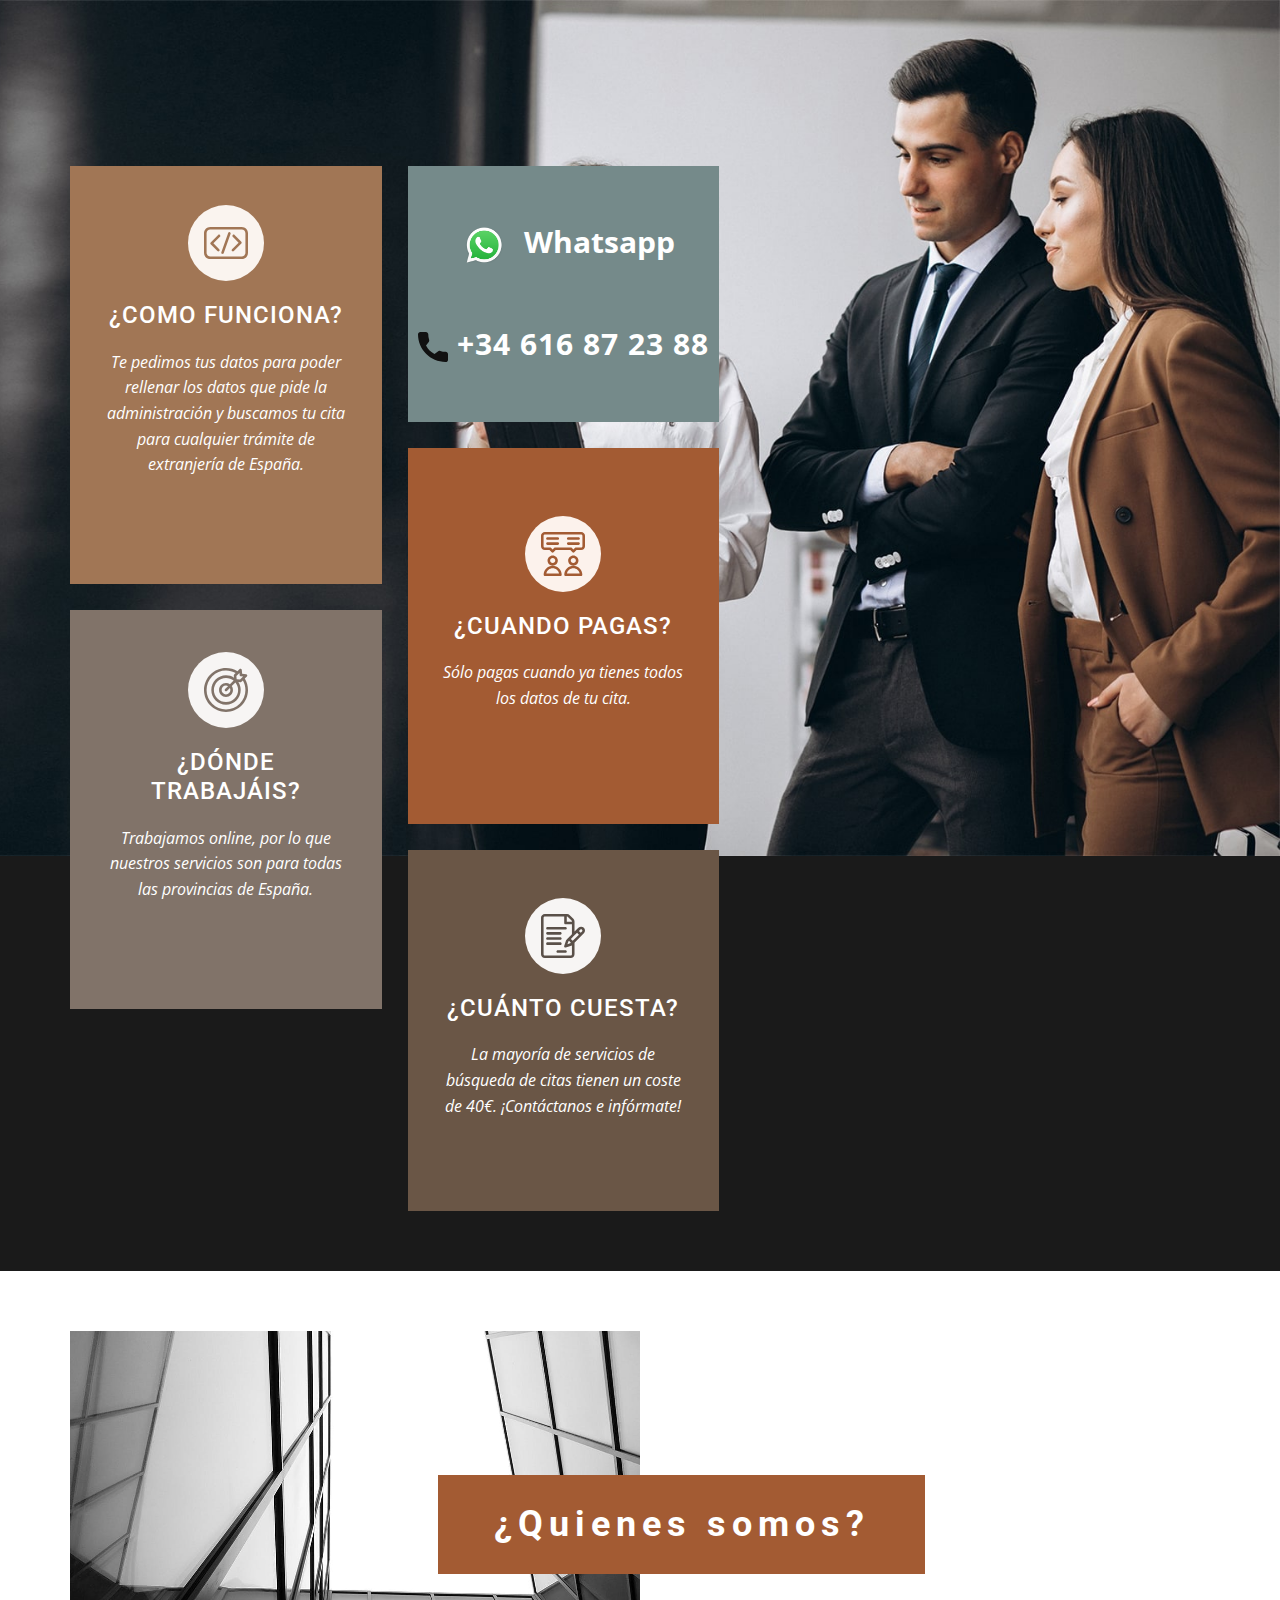
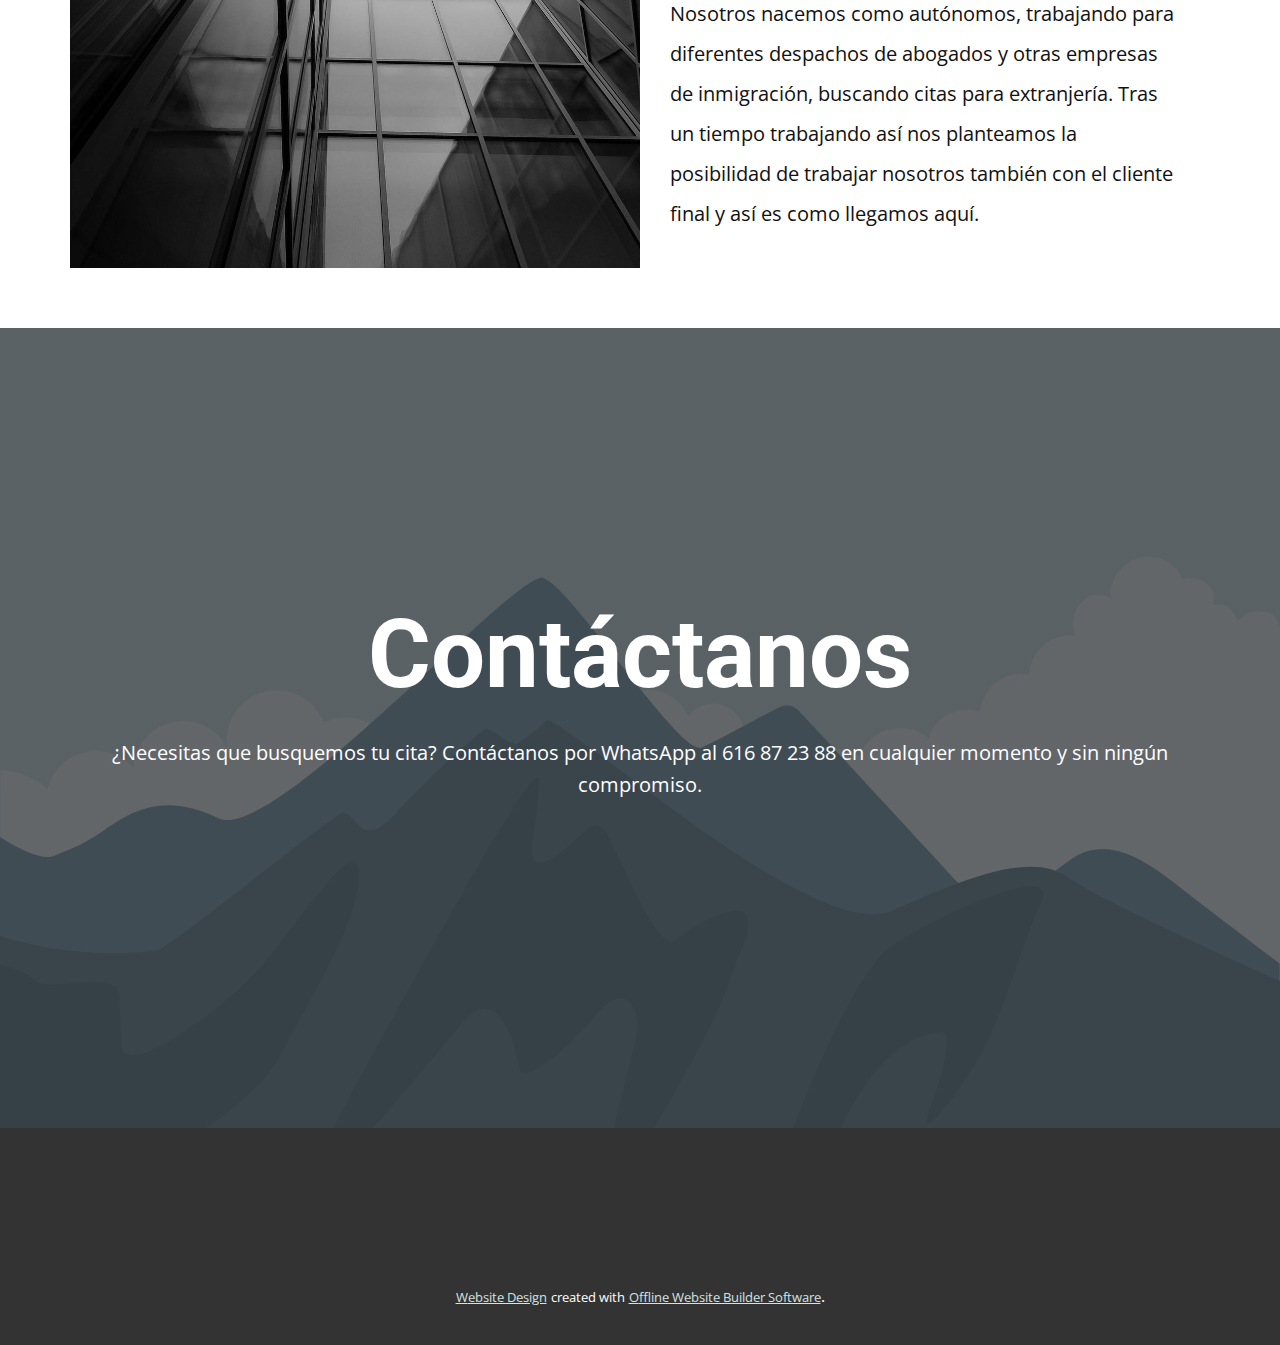
==== Cita-Extranjería.html @ f5c8cb26 "Subiendo web" ====
<!DOCTYPE html>
<html style="font-size: 16px;">
  <head>
    <meta name="viewport" content="width=device-width, initial-scale=1.0">
    <meta charset="utf-8">
    <meta name="keywords" content="cita previa, cita extranjería, cita previa extranjería, toma de huellas, autorización de regreso">
    <meta name="description" content="">
    <meta name="page_type" content="np-template-header-footer-from-plugin">
    <title>Cita Extranjería</title>
    <link rel="stylesheet" href="nicepage.css" media="screen">
<link rel="stylesheet" href="Cita-Extranjería.css" media="screen">
    <script class="u-script" type="text/javascript" src="jquery-1.9.1.min.js" defer=""></script>
    <script class="u-script" type="text/javascript" src="nicepage.js" defer=""></script>
    <meta name="generator" content="Nicepage 3.5.5, nicepage.com">
    <link id="u-theme-google-font" rel="stylesheet" href="https://fonts.googleapis.com/css?family=Roboto:100,100i,300,300i,400,400i,500,500i,700,700i,900,900i|Open+Sans:300,300i,400,400i,600,600i,700,700i,800,800i">
    
    
    
    
    <script type="application/ld+json">{
		"@context": "http://schema.org",
		"@type": "Organization",
		"name": "",
		"url": "index.html"
}</script>
    <meta property="og:title" content="Cita Extranjería">
    <meta property="og:type" content="website">
    <meta name="theme-color" content="#9eb6b6">
    <link rel="canonical" href="index.html">
    <meta property="og:url" content="index.html">
  </head>
  <body class="u-body u-overlap u-overlap-contrast u-overlap-transparent"><header class="u-align-left u-clearfix u-grey-50 u-header u-header" id="sec-937b"><div class="u-clearfix u-sheet u-sheet-1"></div></header>
    <section class="u-clearfix u-grey-90 u-valign-top-md u-valign-top-xs u-section-1" id="carousel_7c83">
      <img class="u-expanded-width-lg u-expanded-width-sm u-expanded-width-xl u-expanded-width-xs u-image u-image-1" src="images/fdgg-min.jpg">
      <div class="u-clearfix u-gutter-26 u-layout-wrap u-layout-wrap-1">
        <div class="u-gutter-0 u-layout">
          <div class="u-layout-row">
            <div class="u-size-30">
              <div class="u-layout-col">
                <div class="u-align-center u-container-style u-layout-cell u-palette-3-base u-size-20 u-size-30-md u-layout-cell-1">
                  <div class="u-container-layout u-container-layout-1"><span class="u-icon u-icon-rounded u-palette-3-light-3 u-radius-50 u-spacing-16 u-text-palette-3-base u-icon-1"><svg class="u-svg-link" preserveAspectRatio="xMidYMin slice" viewBox="0 0 512 512" style=""><use xlink:href="#svg-e450"></use></svg><svg xmlns="http://www.w3.org/2000/svg" xmlns:xlink="http://www.w3.org/1999/xlink" version="1.1" xml:space="preserve" class="u-svg-content" viewBox="0 0 512 512" id="svg-e450"><g><path d="m164.593 162.777-86.833 86.833c-5.858 5.858-5.858 15.355 0 21.213l78.4 78.4c5.857 5.858 15.355 5.859 21.213 0 5.858-5.858 5.858-15.355 0-21.213l-67.793-67.794 76.226-76.227c5.858-5.858 5.858-15.355 0-21.213s-15.356-5.858-21.213.001z"></path><path d="m355.84 162.777c-5.857-5.858-15.355-5.858-21.213 0s-5.858 15.355 0 21.213l67.793 67.794-76.226 76.227c-5.858 5.858-5.858 15.355 0 21.213 5.857 5.858 15.355 5.859 21.213 0l86.833-86.833c5.858-5.858 5.858-15.355 0-21.213z"></path><path d="m300.389 129.558c-7.814-2.76-16.38 1.338-19.139 9.149l-79.318 224.597c-2.758 7.812 1.337 16.38 9.149 19.139 7.809 2.758 16.38-1.336 19.139-9.149l79.318-224.597c2.758-7.812-1.338-16.381-9.149-19.139z"></path><path d="m439.536 68.701h-367.072c-39.957 0-72.464 32.507-72.464 72.464v229.67c0 39.957 32.507 72.464 72.464 72.464h367.072c39.957 0 72.464-32.507 72.464-72.464v-229.67c0-39.957-32.507-72.464-72.464-72.464zm42.464 302.134c0 23.415-19.049 42.464-42.464 42.464h-367.072c-23.415 0-42.464-19.049-42.464-42.464v-229.67c0-23.415 19.049-42.464 42.464-42.464h367.072c23.415 0 42.464 19.049 42.464 42.464z"></path>
</g></svg></span>
                    <h4 class="u-text u-text-body-alt-color u-text-1">¿Como funciona?</h4>
                    <p class="u-text u-text-2">Te pedimos tus datos para poder rellenar los datos que pide la administración y buscamos tu cita para cualquier trámite de extranjería de España.</p>
                  </div>
                </div>
                <div class="u-align-center u-container-style u-layout-cell u-palette-4-base u-size-20 u-size-30-md u-layout-cell-2">
                  <div class="u-container-layout u-container-layout-2"><span class="u-icon u-icon-rounded u-palette-4-light-3 u-radius-50 u-spacing-16 u-text-palette-4-base u-icon-2"><svg class="u-svg-link" preserveAspectRatio="xMidYMin slice" viewBox="0 0 512 512" style=""><use xlink:href="#svg-9d94"></use></svg><svg xmlns="http://www.w3.org/2000/svg" xmlns:xlink="http://www.w3.org/1999/xlink" version="1.1" xml:space="preserve" class="u-svg-content" viewBox="0 0 512 512" id="svg-9d94"><path d="m474.414062 122.4375 24.832032-24.828125c4.125-4.128906 5.484375-10.277344 3.480468-15.757813-2.003906-5.484374-7.007812-9.304687-12.828124-9.796874l-46.066407-3.886719-3.886719-46.066407c-.488281-5.816406-4.3125-10.820312-9.792968-12.824218-5.480469-2.007813-11.628906-.648438-15.757813 3.480468l-24.832031 24.828126c-40.15625-24.621094-86.070312-37.585938-133.5625-37.585938-68.378906 0-132.667969 26.628906-181.019531 74.980469-48.351563 48.351562-74.980469 112.640625-74.980469 181.019531s26.628906 132.667969 74.980469 181.019531c48.351562 48.351563 112.640625 74.980469 181.019531 74.980469s132.667969-26.628906 181.019531-74.980469c48.351563-48.351562 74.980469-112.640625 74.980469-181.019531 0-47.492188-12.964844-93.402344-37.585938-133.5625zm-59.414062-39.125c.617188 7.289062 6.398438 13.070312 13.6875 13.6875l26.503906 2.234375-35.875 35.875-39.125-3.300781-3.300781-39.125 35.875-35.875zm-108 172.6875c0 28.121094-22.878906 51-51 51s-51-22.878906-51-51 22.878906-51 51-51c8.613281 0 16.726562 2.152344 23.847656 5.9375l-34.453125 34.457031c-5.859375 5.855469-5.859375 15.351563 0 21.210938 2.925781 2.929687 6.765625 4.394531 10.605469 4.394531s7.679688-1.464844 10.605469-4.394531l34.457031-34.453125c3.785156 7.121094 5.9375 15.234375 5.9375 23.847656zm-5.347656-66.867188c-13.007813-8.90625-28.730469-14.132812-45.652344-14.132812-44.664062 0-81 36.335938-81 81s36.335938 81 81 81 81-36.335938 81-81c0-16.921875-5.226562-32.644531-14.132812-45.652344l42.828124-42.828125c19.566407 24.210938 31.304688 55 31.304688 88.480469 0 77.746094-63.253906 141-141 141s-141-63.253906-141-141 63.253906-141 141-141c33.480469 0 64.269531 11.738281 88.480469 31.304688zm114.152344 226.671876c-42.683594 42.6875-99.4375 66.195312-159.804688 66.195312s-117.121094-23.507812-159.804688-66.195312c-42.6875-42.683594-66.195312-99.4375-66.195312-159.804688s23.507812-117.121094 66.195312-159.804688c42.683594-42.6875 99.4375-66.195312 159.804688-66.195312 39.492188 0 77.746094 10.144531 111.671875 29.476562l-16.917969 16.917969c-2.734375 2.734375-4.292968 6.398438-4.390625 10.222657-.011719.546874.003907 1.09375.046875 1.644531l2.019532 23.933593c-26.667969-17.203124-58.402344-27.195312-92.429688-27.195312-94.289062 0-171 76.710938-171 171s76.710938 171 171 171 171-76.710938 171-171c0-34.027344-9.992188-65.761719-27.195312-92.429688l23.933593 2.019532c.421875.03125.84375.050781 1.261719.050781.070312 0 .144531-.007813.214844-.011719.199218 0 .394531-.015625.59375-.027344.324218-.019531.652344-.039062.972656-.078124.199219-.027344.398438-.058594.597656-.089844.316406-.050782.628906-.109375.941406-.179688.199219-.046875.394532-.097656.589844-.148437.304688-.082031.605469-.175781.90625-.277344.195313-.066406.386719-.132813.578125-.207031.292969-.113282.582031-.238282.871094-.375.183594-.082032.367187-.164063.550781-.257813.289063-.148437.570313-.3125.847656-.476562.167969-.101563.335938-.195313.5-.296875.296876-.195313.582032-.40625.867188-.621094.132812-.101562.269531-.191406.398438-.296875.40625-.328125.800781-.675781 1.175781-1.050781l16.917969-16.917969c19.332031 33.925781 29.476562 72.179687 29.476562 111.671875 0 60.367188-23.507812 117.121094-66.195312 159.804688zm0 0"></path></svg></span>
                    <h4 class="u-text u-text-body-alt-color u-text-3">¿Dónde trabajáis?</h4>
                    <p class="u-text u-text-4">Trabajamos online, por lo que nuestros servicios son para todas las provincias de España.</p>
                  </div>
                </div>
                <div class="u-container-style u-hidden-sm u-hidden-xs u-layout-cell u-size-20 u-size-60-md u-layout-cell-3">
                  <div class="u-container-layout u-container-layout-3"></div>
                </div>
              </div>
            </div>
            <div class="u-size-30">
              <div class="u-layout-col">
                <div class="u-container-style u-hidden-sm u-hidden-xs u-layout-cell u-palette-1-dark-1 u-size-20 u-size-30-md u-layout-cell-4">
                  <div class="u-container-layout u-container-layout-4">
                    <a href="https://api.whatsapp.com/send?phone=34616872388" class="u-active-none u-btn u-button-style u-hover-grey-10 u-none u-text-body-alt-color u-text-hover-black u-btn-1" target="_blank"><span class="u-file-icon u-icon u-text-palette-4-base u-icon-3"><img src="images/WhatsApp-logo.png" alt=""></span>&nbsp;Whatsapp
                    </a>
                    <a href="tel:+34616872388" class="u-active-none u-btn u-button-style u-hover-palette-1-light-2 u-none u-text-hover-black u-btn-2"><span class="u-icon u-text-body-color"><svg xmlns="http://www.w3.org/2000/svg" xmlns:xlink="http://www.w3.org/1999/xlink" version="1.1" xml:space="preserve" class="u-svg-content" viewBox="0 0 405.333 405.333" x="0px" y="0px" style="width: 1em; height: 1em;"><path d="M373.333,266.88c-25.003,0-49.493-3.904-72.704-11.563c-11.328-3.904-24.192-0.896-31.637,6.699l-46.016,34.752    c-52.8-28.181-86.592-61.952-114.389-114.368l33.813-44.928c8.512-8.512,11.563-20.971,7.915-32.64    C142.592,81.472,138.667,56.96,138.667,32c0-17.643-14.357-32-32-32H32C14.357,0,0,14.357,0,32    c0,205.845,167.488,373.333,373.333,373.333c17.643,0,32-14.357,32-32V298.88C405.333,281.237,390.976,266.88,373.333,266.88z"></path></svg><img></span>&nbsp;+34 616 87 23 88
                    </a>
                  </div>
                </div>
                <div class="u-align-center u-container-style u-layout-cell u-palette-2-base u-size-20 u-size-30-md u-layout-cell-5">
                  <div class="u-container-layout u-container-layout-5"><span class="u-icon u-icon-rounded u-palette-2-light-3 u-radius-50 u-spacing-16 u-text-palette-2-base u-icon-5"><svg class="u-svg-link" preserveAspectRatio="xMidYMin slice" viewBox="0 0 512 512" style=""><use xlink:href="#svg-a886"></use></svg><svg xmlns="http://www.w3.org/2000/svg" xmlns:xlink="http://www.w3.org/1999/xlink" version="1.1" xml:space="preserve" class="u-svg-content" viewBox="0 0 512 512" id="svg-a886"><g><path d="m196 332c0-33.084-26.916-60-60-60s-60 26.916-60 60 26.916 60 60 60 60-26.916 60-60zm-60 30c-16.542 0-30-13.458-30-30s13.458-30 30-30 30 13.458 30 30-13.458 30-30 30z"></path><path d="m136 392c-57.897 0-105 47.103-105 105 0 8.284 6.716 15 15 15h180c8.284 0 15-6.716 15-15 0-57.897-47.103-105-105-105zm-73.493 90c6.969-34.191 37.274-60 73.493-60s66.524 25.809 73.493 60z"></path><path d="m436 332c0-33.084-26.916-60-60-60s-60 26.916-60 60 26.916 60 60 60 60-26.916 60-60zm-60 30c-16.542 0-30-13.458-30-30s13.458-30 30-30 30 13.458 30 30-13.458 30-30 30z"></path><path d="m376 392c-57.897 0-105 47.103-105 105 0 8.284 6.716 15 15 15h180c8.284 0 15-6.716 15-15 0-57.897-47.103-105-105-105zm-73.493 90c6.969-34.191 37.274-60 73.493-60s66.524 25.809 73.493 60z"></path><path d="m195 60h-120c-8.284 0-15 6.716-15 15s6.716 15 15 15h120c8.284 0 15-6.716 15-15s-6.716-15-15-15z"></path><path d="m195 120h-120c-8.284 0-15 6.716-15 15s6.716 15 15 15h120c8.284 0 15-6.716 15-15s-6.716-15-15-15z"></path><path d="m437 60h-120c-8.284 0-15 6.716-15 15s6.716 15 15 15h120c8.284 0 15-6.716 15-15s-6.716-15-15-15z"></path><path d="m437 120h-120c-8.284 0-15 6.716-15 15s6.716 15 15 15h120c8.284 0 15-6.716 15-15s-6.716-15-15-15z"></path><path d="m467 0h-422c-24.813 0-45 20.187-45 45v120c0 24.813 20.187 45 45 45h53.787l25.607 25.607c5.857 5.858 15.355 5.858 21.213 0l25.606-25.607h169.573l25.607 25.607c5.857 5.857 15.355 5.858 21.213 0l25.607-25.607h53.787c24.813 0 45-20.187 45-45v-120c0-24.813-20.187-45-45-45zm15 165c0 8.271-6.729 15-15 15h-60c-3.978 0-7.793 1.58-10.606 4.393l-19.394 19.394-19.394-19.394c-2.813-2.813-6.628-4.393-10.606-4.393h-182c-3.978 0-7.793 1.58-10.606 4.393l-19.394 19.394-19.394-19.394c-2.813-2.813-6.628-4.393-10.606-4.393h-60c-8.271 0-15-6.729-15-15v-120c0-8.271 6.729-15 15-15h422c8.271 0 15 6.729 15 15z"></path>
</g></svg></span>
                    <h4 class="u-text u-text-body-alt-color u-text-5">¿Cuando pagas?</h4>
                    <p class="u-text u-text-6">Sólo pagas cuando ya tienes todos los datos de tu cita.</p>
                  </div>
                </div>
                <div class="u-align-center u-container-style u-layout-cell u-palette-3-dark-2 u-size-20 u-size-60-md u-layout-cell-6">
                  <div class="u-container-layout u-container-layout-6"><span class="u-icon u-icon-rounded u-palette-4-light-3 u-radius-50 u-spacing-16 u-text-palette-4-dark-2 u-icon-6"><svg class="u-svg-link" preserveAspectRatio="xMidYMin slice" viewBox="0 0 512 512" style=""><use xlink:href="#svg-16ef"></use></svg><svg xmlns="http://www.w3.org/2000/svg" xmlns:xlink="http://www.w3.org/1999/xlink" version="1.1" xml:space="preserve" class="u-svg-content" viewBox="0 0 512 512" x="0px" y="0px" id="svg-16ef" style="enable-background:new 0 0 512 512;"><g><g><path d="M498.791,161.127c-17.545-17.546-46.094-17.545-63.645,0.004c-5.398,5.403-39.863,39.896-45.128,45.166V87.426
			c0-12.02-4.681-23.32-13.181-31.819L334.412,13.18C325.913,4.68,314.612,0,302.592,0H45.018c-24.813,0-45,20.187-45,45v422
			c0,24.813,20.187,45,45,45h300c24.813,0,45-20.187,45-45V333.631L498.79,224.767C516.377,207.181,516.381,178.715,498.791,161.127
			z M300.019,30c2.834,0,8.295-0.491,13.18,4.393l42.426,42.427c4.76,4.761,4.394,9.978,4.394,13.18h-60V30z M360.018,467
			c0,8.271-6.728,15-15,15h-300c-8.271,0-15-6.729-15-15V45c0-8.271,6.729-15,15-15h225v75c0,8.284,6.716,15,15,15h75v116.323
			c0,0-44.254,44.292-44.256,44.293l-21.203,21.204c-1.646,1.646-2.888,3.654-3.624,5.863l-21.214,63.64
			c-1.797,5.39-0.394,11.333,3.624,15.35c4.023,4.023,9.968,5.419,15.35,3.624l63.64-21.213c2.209-0.736,4.217-1.977,5.863-3.624
			l1.82-1.82V467z M326.378,312.427l21.213,21.213l-8.103,8.103l-31.819,10.606l10.606-31.82L326.378,312.427z M368.8,312.422
			l-21.213-21.213c11.296-11.305,61.465-61.517,72.105-72.166l21.213,21.213L368.8,312.422z M477.573,203.558l-15.463,15.476
			l-21.213-21.213l15.468-15.481c5.852-5.849,15.366-5.848,21.214,0C483.426,188.19,483.457,197.673,477.573,203.558z"></path>
</g>
</g><g><g><path d="M285.018,150h-210c-8.284,0-15,6.716-15,15s6.716,15,15,15h210c8.284,0,15-6.716,15-15S293.302,150,285.018,150z"></path>
</g>
</g><g><g><path d="M225.018,210h-150c-8.284,0-15,6.716-15,15s6.716,15,15,15h150c8.284,0,15-6.716,15-15S233.302,210,225.018,210z"></path>
</g>
</g><g><g><path d="M225.018,270h-150c-8.284,0-15,6.716-15,15s6.716,15,15,15h150c8.284,0,15-6.716,15-15S233.302,270,225.018,270z"></path>
</g>
</g><g><g><path d="M225.018,330h-150c-8.284,0-15,6.716-15,15s6.716,15,15,15h150c8.284,0,15-6.716,15-15S233.302,330,225.018,330z"></path>
</g>
</g><g><g><path d="M285.018,422h-90c-8.284,0-15,6.716-15,15s6.716,15,15,15h90c8.284,0,15-6.716,15-15S293.302,422,285.018,422z"></path>
</g>
</g></svg></span>
                    <h4 class="u-text u-text-body-alt-color u-text-7">¿Cuánto cuesta?</h4>
                    <p class="u-text u-text-8">La mayoría de servicios de búsqueda de citas tienen un coste de 40€. ¡Contáctanos e infórmate!</p>
                  </div>
                </div>
              </div>
            </div>
          </div>
        </div>
      </div>
    </section>
    <section class="u-clearfix u-section-2" id="carousel_3e1e">
      <div class="u-clearfix u-sheet u-valign-middle u-sheet-1">
        <div class="u-clearfix u-expanded-width u-layout-wrap u-layout-wrap-1">
          <div class="u-layout">
            <div class="u-layout-row">
              <div class="u-container-style u-image u-layout-cell u-size-30 u-image-1" data-image-width="1125" data-image-height="1500">
                <div class="u-container-layout u-container-layout-1"></div>
              </div>
              <div class="u-container-style u-layout-cell u-size-30 u-layout-cell-2">
                <div class="u-container-layout u-container-layout-2">
                  <div class="u-container-style u-group u-palette-2-base u-group-1">
                    <div class="u-container-layout u-container-layout-3">
                      <h2 class="u-align-center u-text u-text-1">¿Quienes somos?</h2>
                    </div>
                  </div>
                  <p class="u-text u-text-2">Nosotros nacemos como autónomos, trabajando para diferentes despachos de abogados y otras empresas de inmigración, buscando citas para extranjería. Tras un tiempo trabajando así nos planteamos la posibilidad de trabajar nosotros también con el cliente final y así es como llegamos aquí.</p>
                </div>
              </div>
            </div>
          </div>
        </div>
      </div>
    </section>
    <section class="u-align-center u-clearfix u-image u-shading u-section-3" src="" data-image-width="256" data-image-height="256" id="sec-f79b">
      <div class="u-clearfix u-sheet u-sheet-1">
        <h1 class="u-text u-text-default u-title u-text-1">Contáctanos</h1>
        <p class="u-large-text u-text u-text-default u-text-variant u-text-2">¿Necesitas que busquemos tu cita? Contáctanos por WhatsApp al 616 87 23 88 en cualquier momento y sin ningún compromiso.</p>
      </div>
    </section>
    
    
    <footer class="u-align-left u-clearfix u-footer u-grey-80 u-footer" id="sec-b95e"><div class="u-clearfix u-sheet u-sheet-1"></div></footer>
    <section class="u-backlink u-clearfix u-grey-80">
      <a class="u-link" href="https://nicepage.com/website-design" target="_blank">
        <span>Website Design</span>
      </a>
      <p class="u-text">
        <span>created with</span>
      </p>
      <a class="u-link" href="https://nicepage.com/" target="_blank">
        <span>Offline Website Builder Software</span>
      </a>. 
    </section>
  </body>
</html>
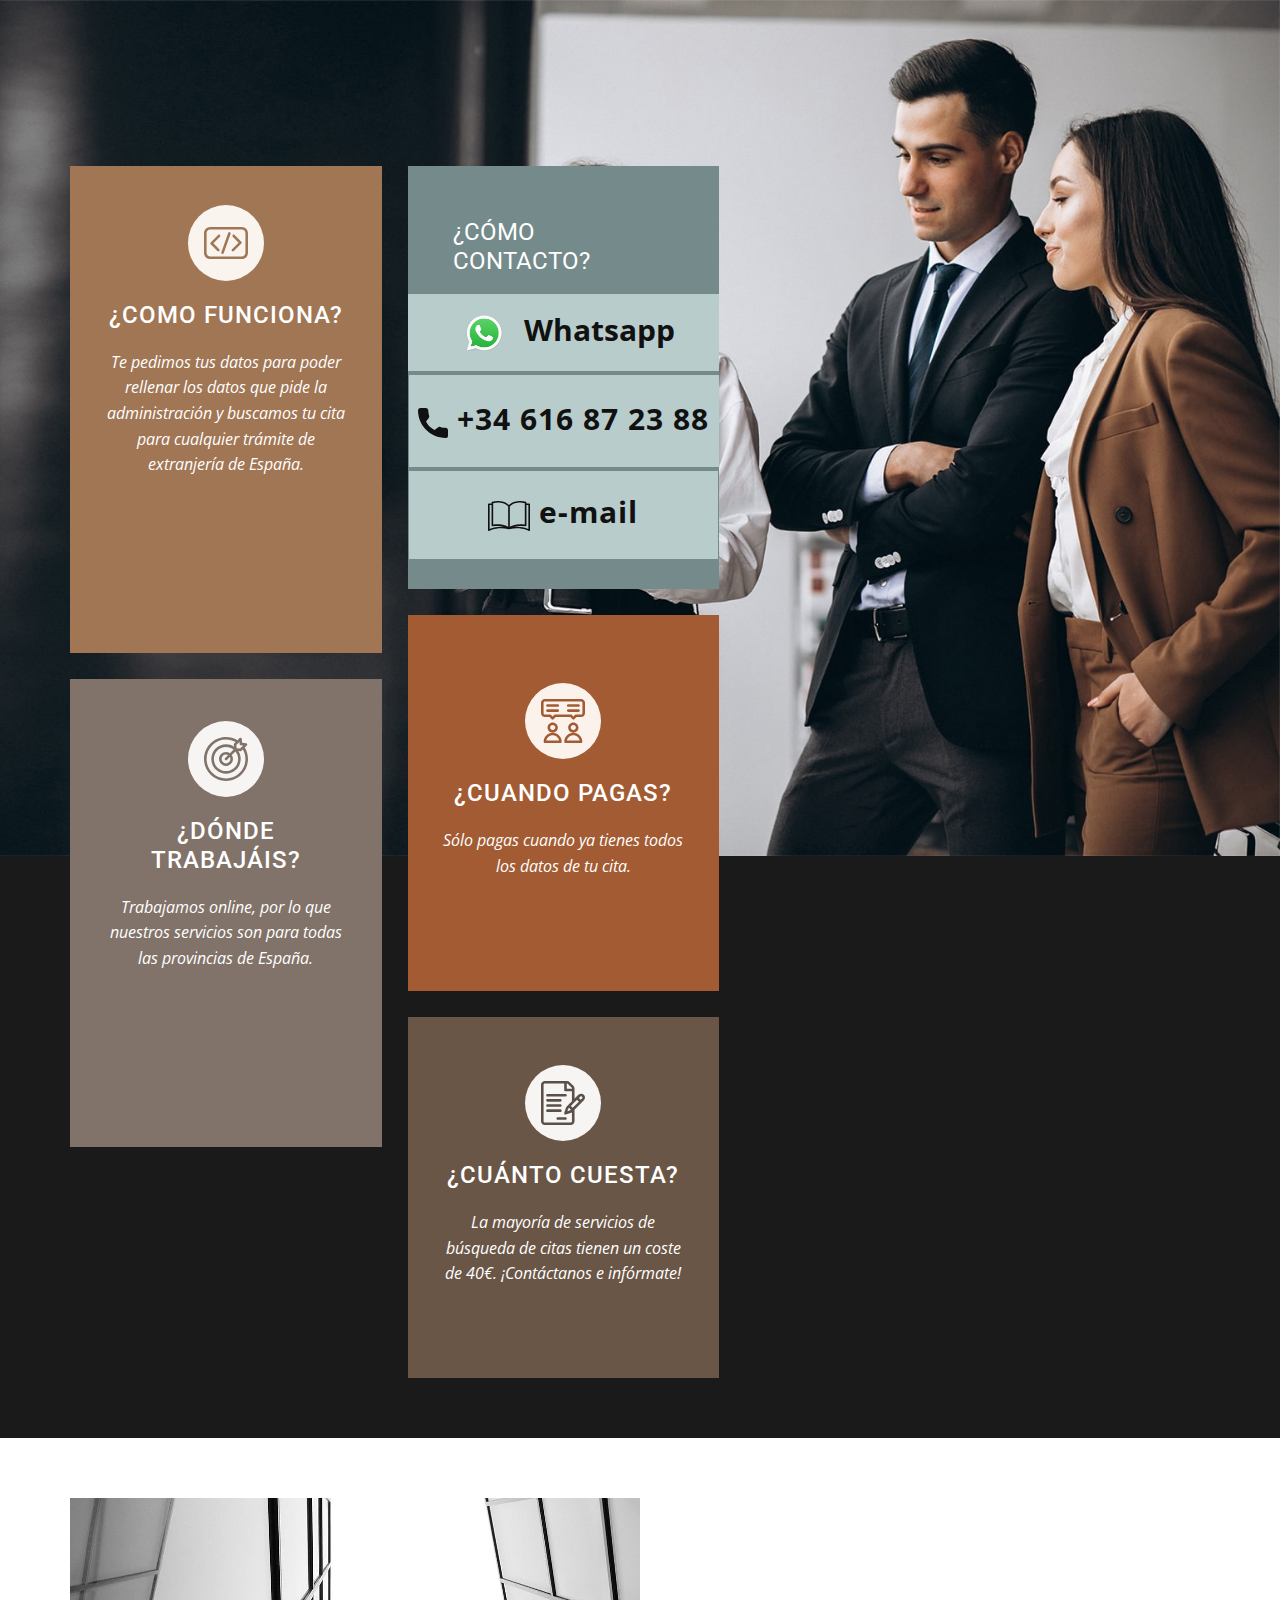
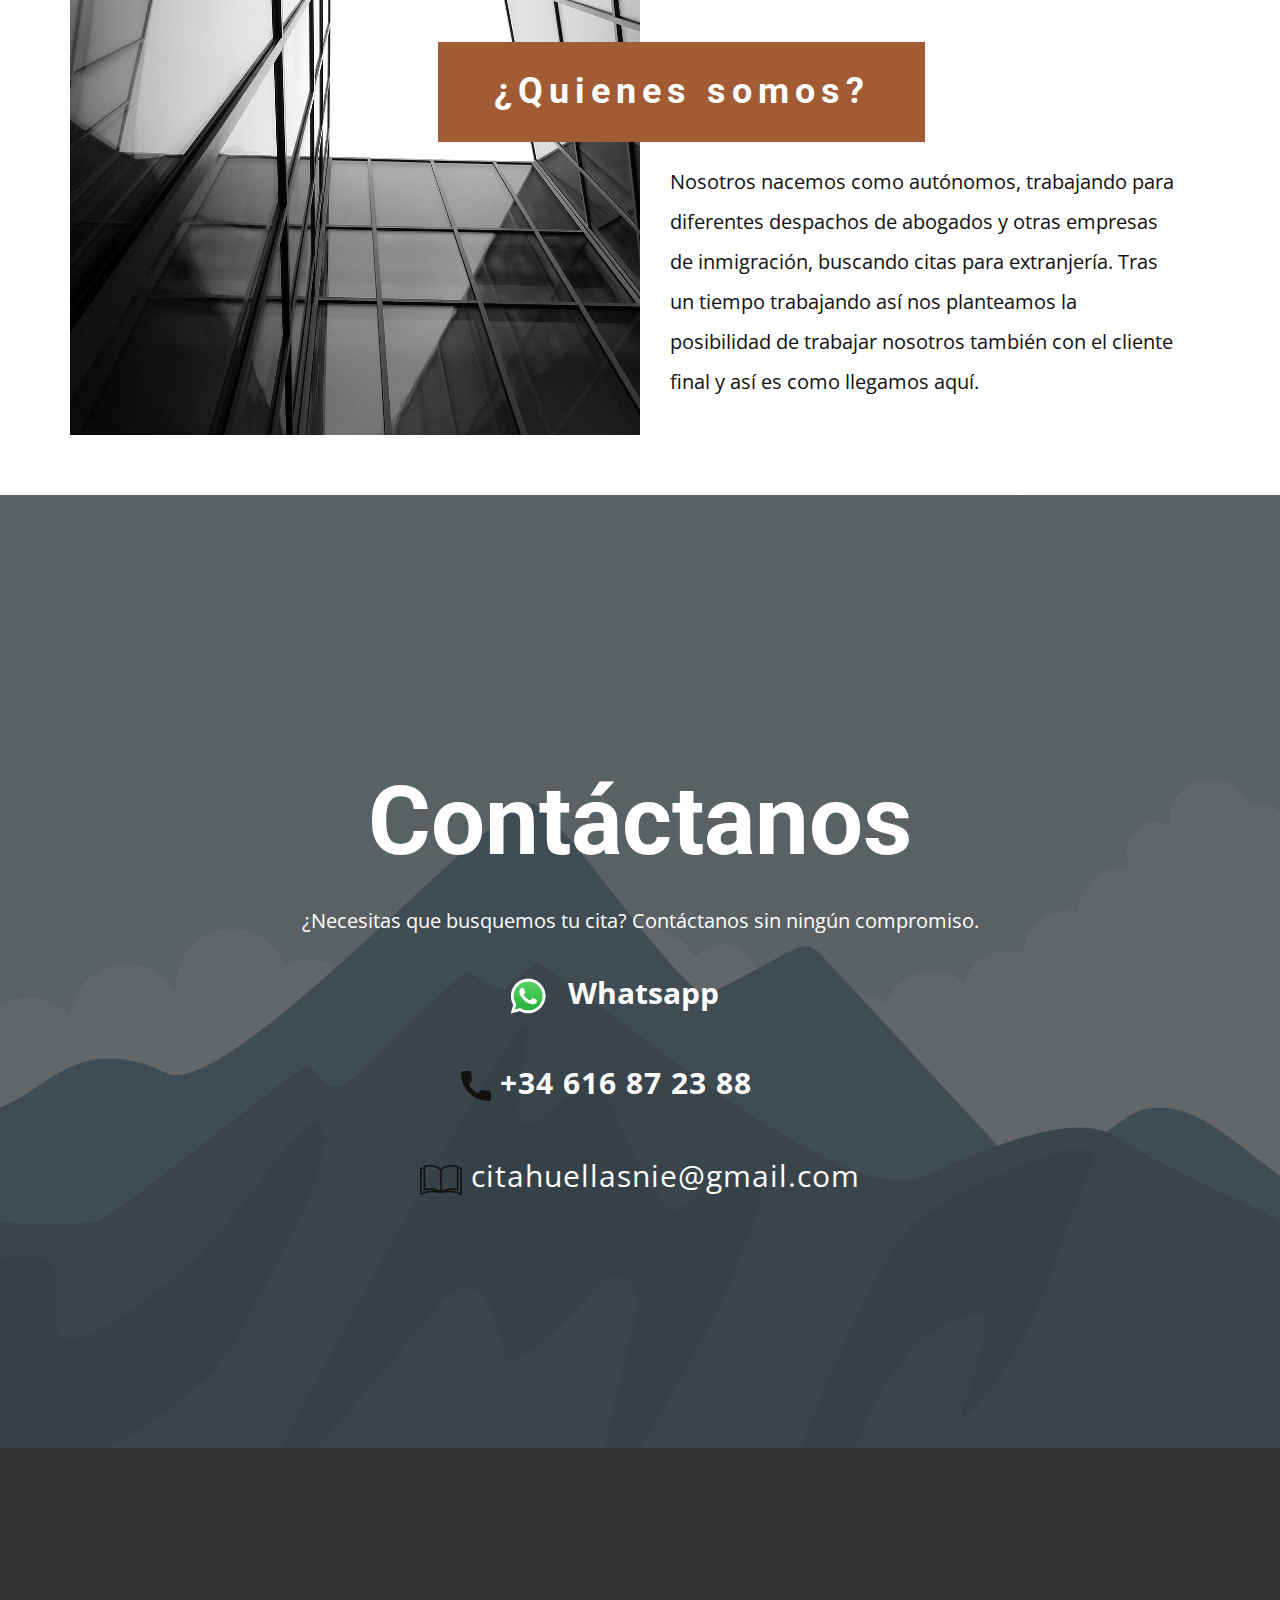
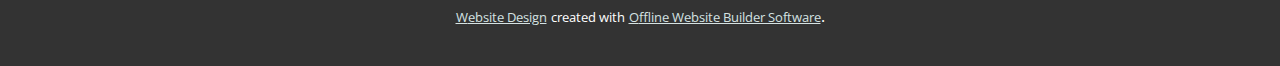
==== commit 8325e0f7: "actualizando web" ====
--- a/Cita-Extranjería.html
+++ b/Cita-Extranjería.html
@@ -29,7 +29,7 @@
     <link rel="canonical" href="index.html">
     <meta property="og:url" content="index.html">
   </head>
-  <body class="u-body u-overlap u-overlap-contrast u-overlap-transparent"><header class="u-align-left u-clearfix u-grey-50 u-header u-header" id="sec-937b"><div class="u-clearfix u-sheet u-sheet-1"></div></header>
+  <body class="u-body u-overlap u-overlap-contrast"><header class="u-align-left u-clearfix u-header" id="sec-937b"><div class="u-clearfix u-sheet u-sheet-1"></div></header>
     <section class="u-clearfix u-grey-90 u-valign-top-md u-valign-top-xs u-section-1" id="carousel_7c83">
       <img class="u-expanded-width-lg u-expanded-width-sm u-expanded-width-xl u-expanded-width-xs u-image u-image-1" src="images/fdgg-min.jpg">
       <div class="u-clearfix u-gutter-26 u-layout-wrap u-layout-wrap-1">
@@ -59,21 +59,24 @@
               <div class="u-layout-col">
                 <div class="u-container-style u-hidden-sm u-hidden-xs u-layout-cell u-palette-1-dark-1 u-size-20 u-size-30-md u-layout-cell-4">
                   <div class="u-container-layout u-container-layout-4">
-                    <a href="https://api.whatsapp.com/send?phone=34616872388" class="u-active-none u-btn u-button-style u-hover-grey-10 u-none u-text-body-alt-color u-text-hover-black u-btn-1" target="_blank"><span class="u-file-icon u-icon u-text-palette-4-base u-icon-3"><img src="images/WhatsApp-logo.png" alt=""></span>&nbsp;Whatsapp
+                    <h4 class="u-text u-text-default u-text-5">¿CÓMO CONTACTO?</h4>
+                    <a href="https://api.whatsapp.com/send?phone=34616872388" class="u-active-none u-btn u-button-style u-hover-palette-1-light-2 u-palette-1-light-1 u-text-body-color u-text-hover-black u-btn-1" target="_blank"><span class="u-file-icon u-icon u-icon-rectangle u-text-palette-4-base u-icon-3"><img src="images/WhatsApp-logo.png" alt=""></span>&nbsp;Whatsapp
                     </a>
-                    <a href="tel:+34616872388" class="u-active-none u-btn u-button-style u-hover-palette-1-light-2 u-none u-text-hover-black u-btn-2"><span class="u-icon u-text-body-color"><svg xmlns="http://www.w3.org/2000/svg" xmlns:xlink="http://www.w3.org/1999/xlink" version="1.1" xml:space="preserve" class="u-svg-content" viewBox="0 0 405.333 405.333" x="0px" y="0px" style="width: 1em; height: 1em;"><path d="M373.333,266.88c-25.003,0-49.493-3.904-72.704-11.563c-11.328-3.904-24.192-0.896-31.637,6.699l-46.016,34.752    c-52.8-28.181-86.592-61.952-114.389-114.368l33.813-44.928c8.512-8.512,11.563-20.971,7.915-32.64    C142.592,81.472,138.667,56.96,138.667,32c0-17.643-14.357-32-32-32H32C14.357,0,0,14.357,0,32    c0,205.845,167.488,373.333,373.333,373.333c17.643,0,32-14.357,32-32V298.88C405.333,281.237,390.976,266.88,373.333,266.88z"></path></svg><img></span>&nbsp;+34 616 87 23 88
+                    <a href="tel:+34616872388" class="u-active-none u-btn u-button-style u-hover-palette-1-light-2 u-palette-1-light-1 u-text-hover-black u-btn-2"><span class="u-icon u-text-body-color"><svg xmlns="http://www.w3.org/2000/svg" xmlns:xlink="http://www.w3.org/1999/xlink" version="1.1" xml:space="preserve" class="u-svg-content" viewBox="0 0 405.333 405.333" x="0px" y="0px" style="width: 1em; height: 1em;"><path d="M373.333,266.88c-25.003,0-49.493-3.904-72.704-11.563c-11.328-3.904-24.192-0.896-31.637,6.699l-46.016,34.752    c-52.8-28.181-86.592-61.952-114.389-114.368l33.813-44.928c8.512-8.512,11.563-20.971,7.915-32.64    C142.592,81.472,138.667,56.96,138.667,32c0-17.643-14.357-32-32-32H32C14.357,0,0,14.357,0,32    c0,205.845,167.488,373.333,373.333,373.333c17.643,0,32-14.357,32-32V298.88C405.333,281.237,390.976,266.88,373.333,266.88z"></path></svg><img></span>&nbsp;+34 616 87 23 88
+                    </a>
+                    <a href="mailto:citahuellasnie@gmail.com" class="u-active-none u-align-center u-btn u-button-style u-hover-palette-1-light-2 u-palette-1-light-1 u-text-hover-black u-btn-3" data-animation-name="" data-animation-duration="0" data-animation-delay="0" data-animation-direction=""><span class="u-icon u-text-body-color u-icon-5"><svg xmlns="http://www.w3.org/2000/svg" xmlns:xlink="http://www.w3.org/1999/xlink" version="1.1" xml:space="preserve" class="u-svg-content" viewBox="0 0 412.72 412.72" x="0px" y="0px" style="width: 1em; height: 1em;"><path d="M404.72,82.944c-0.027,0-0.054,0-0.08,0h0h-27.12v-9.28c0.146-3.673-2.23-6.974-5.76-8    c-18.828-4.934-38.216-7.408-57.68-7.36c-32,0-75.6,7.2-107.84,40c-32-33.12-75.92-40-107.84-40    c-19.464-0.048-38.852,2.426-57.68,7.36c-3.53,1.026-5.906,4.327-5.76,8v9.2H8c-4.418,0-8,3.582-8,8v255.52c0,4.418,3.582,8,8,8    c1.374-0.004,2.724-0.362,3.92-1.04c0.8-0.4,80.8-44.16,192.48-16h1.2h0.72c0.638,0.077,1.282,0.077,1.92,0    c112-28.4,192,15.28,192.48,16c2.475,1.429,5.525,1.429,8,0c2.46-1.42,3.983-4.039,4-6.88V90.944    C412.72,86.526,409.139,82.944,404.72,82.944z M16,333.664V98.944h19.12v200.64c-0.05,4.418,3.491,8.04,7.909,8.09    c0.432,0.005,0.864-0.025,1.291-0.09c16.55-2.527,33.259-3.864,50-4c23.19-0.402,46.283,3.086,68.32,10.32    C112.875,307.886,62.397,314.688,16,333.664z M94.32,287.664c-14.551,0.033-29.085,0.968-43.52,2.8V79.984    c15.576-3.47,31.482-5.241,47.44-5.28c29.92,0,71.2,6.88,99.84,39.2l0.24,199.28C181.68,302.304,149.2,287.664,94.32,287.664z     M214.32,113.904c28.64-32,69.92-39.2,99.84-39.2c15.957,0.047,31.863,1.817,47.44,5.28v210.48    c-14.354-1.849-28.808-2.811-43.28-2.88c-54.56,0-87.12,14.64-104,25.52V113.904z M396.64,333.664    c-46.496-19.028-97.09-25.831-146.96-19.76c22.141-7.26,45.344-10.749,68.64-10.32c16.846,0.094,33.663,1.404,50.32,3.92    c4.368,0.663,8.447-2.341,9.11-6.709c0.065-0.427,0.095-0.859,0.09-1.291V98.944h19.12L396.64,333.664z"></path></svg><img></span>&nbsp;e-mail
                     </a>
                   </div>
                 </div>
                 <div class="u-align-center u-container-style u-layout-cell u-palette-2-base u-size-20 u-size-30-md u-layout-cell-5">
-                  <div class="u-container-layout u-container-layout-5"><span class="u-icon u-icon-rounded u-palette-2-light-3 u-radius-50 u-spacing-16 u-text-palette-2-base u-icon-5"><svg class="u-svg-link" preserveAspectRatio="xMidYMin slice" viewBox="0 0 512 512" style=""><use xlink:href="#svg-a886"></use></svg><svg xmlns="http://www.w3.org/2000/svg" xmlns:xlink="http://www.w3.org/1999/xlink" version="1.1" xml:space="preserve" class="u-svg-content" viewBox="0 0 512 512" id="svg-a886"><g><path d="m196 332c0-33.084-26.916-60-60-60s-60 26.916-60 60 26.916 60 60 60 60-26.916 60-60zm-60 30c-16.542 0-30-13.458-30-30s13.458-30 30-30 30 13.458 30 30-13.458 30-30 30z"></path><path d="m136 392c-57.897 0-105 47.103-105 105 0 8.284 6.716 15 15 15h180c8.284 0 15-6.716 15-15 0-57.897-47.103-105-105-105zm-73.493 90c6.969-34.191 37.274-60 73.493-60s66.524 25.809 73.493 60z"></path><path d="m436 332c0-33.084-26.916-60-60-60s-60 26.916-60 60 26.916 60 60 60 60-26.916 60-60zm-60 30c-16.542 0-30-13.458-30-30s13.458-30 30-30 30 13.458 30 30-13.458 30-30 30z"></path><path d="m376 392c-57.897 0-105 47.103-105 105 0 8.284 6.716 15 15 15h180c8.284 0 15-6.716 15-15 0-57.897-47.103-105-105-105zm-73.493 90c6.969-34.191 37.274-60 73.493-60s66.524 25.809 73.493 60z"></path><path d="m195 60h-120c-8.284 0-15 6.716-15 15s6.716 15 15 15h120c8.284 0 15-6.716 15-15s-6.716-15-15-15z"></path><path d="m195 120h-120c-8.284 0-15 6.716-15 15s6.716 15 15 15h120c8.284 0 15-6.716 15-15s-6.716-15-15-15z"></path><path d="m437 60h-120c-8.284 0-15 6.716-15 15s6.716 15 15 15h120c8.284 0 15-6.716 15-15s-6.716-15-15-15z"></path><path d="m437 120h-120c-8.284 0-15 6.716-15 15s6.716 15 15 15h120c8.284 0 15-6.716 15-15s-6.716-15-15-15z"></path><path d="m467 0h-422c-24.813 0-45 20.187-45 45v120c0 24.813 20.187 45 45 45h53.787l25.607 25.607c5.857 5.858 15.355 5.858 21.213 0l25.606-25.607h169.573l25.607 25.607c5.857 5.857 15.355 5.858 21.213 0l25.607-25.607h53.787c24.813 0 45-20.187 45-45v-120c0-24.813-20.187-45-45-45zm15 165c0 8.271-6.729 15-15 15h-60c-3.978 0-7.793 1.58-10.606 4.393l-19.394 19.394-19.394-19.394c-2.813-2.813-6.628-4.393-10.606-4.393h-182c-3.978 0-7.793 1.58-10.606 4.393l-19.394 19.394-19.394-19.394c-2.813-2.813-6.628-4.393-10.606-4.393h-60c-8.271 0-15-6.729-15-15v-120c0-8.271 6.729-15 15-15h422c8.271 0 15 6.729 15 15z"></path>
+                  <div class="u-container-layout u-container-layout-5"><span class="u-icon u-icon-rounded u-palette-2-light-3 u-radius-50 u-spacing-16 u-text-palette-2-base u-icon-6"><svg class="u-svg-link" preserveAspectRatio="xMidYMin slice" viewBox="0 0 512 512" style=""><use xlink:href="#svg-a886"></use></svg><svg xmlns="http://www.w3.org/2000/svg" xmlns:xlink="http://www.w3.org/1999/xlink" version="1.1" xml:space="preserve" class="u-svg-content" viewBox="0 0 512 512" id="svg-a886"><g><path d="m196 332c0-33.084-26.916-60-60-60s-60 26.916-60 60 26.916 60 60 60 60-26.916 60-60zm-60 30c-16.542 0-30-13.458-30-30s13.458-30 30-30 30 13.458 30 30-13.458 30-30 30z"></path><path d="m136 392c-57.897 0-105 47.103-105 105 0 8.284 6.716 15 15 15h180c8.284 0 15-6.716 15-15 0-57.897-47.103-105-105-105zm-73.493 90c6.969-34.191 37.274-60 73.493-60s66.524 25.809 73.493 60z"></path><path d="m436 332c0-33.084-26.916-60-60-60s-60 26.916-60 60 26.916 60 60 60 60-26.916 60-60zm-60 30c-16.542 0-30-13.458-30-30s13.458-30 30-30 30 13.458 30 30-13.458 30-30 30z"></path><path d="m376 392c-57.897 0-105 47.103-105 105 0 8.284 6.716 15 15 15h180c8.284 0 15-6.716 15-15 0-57.897-47.103-105-105-105zm-73.493 90c6.969-34.191 37.274-60 73.493-60s66.524 25.809 73.493 60z"></path><path d="m195 60h-120c-8.284 0-15 6.716-15 15s6.716 15 15 15h120c8.284 0 15-6.716 15-15s-6.716-15-15-15z"></path><path d="m195 120h-120c-8.284 0-15 6.716-15 15s6.716 15 15 15h120c8.284 0 15-6.716 15-15s-6.716-15-15-15z"></path><path d="m437 60h-120c-8.284 0-15 6.716-15 15s6.716 15 15 15h120c8.284 0 15-6.716 15-15s-6.716-15-15-15z"></path><path d="m437 120h-120c-8.284 0-15 6.716-15 15s6.716 15 15 15h120c8.284 0 15-6.716 15-15s-6.716-15-15-15z"></path><path d="m467 0h-422c-24.813 0-45 20.187-45 45v120c0 24.813 20.187 45 45 45h53.787l25.607 25.607c5.857 5.858 15.355 5.858 21.213 0l25.606-25.607h169.573l25.607 25.607c5.857 5.857 15.355 5.858 21.213 0l25.607-25.607h53.787c24.813 0 45-20.187 45-45v-120c0-24.813-20.187-45-45-45zm15 165c0 8.271-6.729 15-15 15h-60c-3.978 0-7.793 1.58-10.606 4.393l-19.394 19.394-19.394-19.394c-2.813-2.813-6.628-4.393-10.606-4.393h-182c-3.978 0-7.793 1.58-10.606 4.393l-19.394 19.394-19.394-19.394c-2.813-2.813-6.628-4.393-10.606-4.393h-60c-8.271 0-15-6.729-15-15v-120c0-8.271 6.729-15 15-15h422c8.271 0 15 6.729 15 15z"></path>
 </g></svg></span>
-                    <h4 class="u-text u-text-body-alt-color u-text-5">¿Cuando pagas?</h4>
-                    <p class="u-text u-text-6">Sólo pagas cuando ya tienes todos los datos de tu cita.</p>
+                    <h4 class="u-text u-text-body-alt-color u-text-6">¿Cuando pagas?</h4>
+                    <p class="u-text u-text-7">Sólo pagas cuando ya tienes todos los datos de tu cita.</p>
                   </div>
                 </div>
                 <div class="u-align-center u-container-style u-layout-cell u-palette-3-dark-2 u-size-20 u-size-60-md u-layout-cell-6">
-                  <div class="u-container-layout u-container-layout-6"><span class="u-icon u-icon-rounded u-palette-4-light-3 u-radius-50 u-spacing-16 u-text-palette-4-dark-2 u-icon-6"><svg class="u-svg-link" preserveAspectRatio="xMidYMin slice" viewBox="0 0 512 512" style=""><use xlink:href="#svg-16ef"></use></svg><svg xmlns="http://www.w3.org/2000/svg" xmlns:xlink="http://www.w3.org/1999/xlink" version="1.1" xml:space="preserve" class="u-svg-content" viewBox="0 0 512 512" x="0px" y="0px" id="svg-16ef" style="enable-background:new 0 0 512 512;"><g><g><path d="M498.791,161.127c-17.545-17.546-46.094-17.545-63.645,0.004c-5.398,5.403-39.863,39.896-45.128,45.166V87.426
+                  <div class="u-container-layout u-container-layout-6"><span class="u-icon u-icon-rounded u-palette-4-light-3 u-radius-50 u-spacing-16 u-text-palette-4-dark-2 u-icon-7"><svg class="u-svg-link" preserveAspectRatio="xMidYMin slice" viewBox="0 0 512 512" style=""><use xlink:href="#svg-16ef"></use></svg><svg xmlns="http://www.w3.org/2000/svg" xmlns:xlink="http://www.w3.org/1999/xlink" version="1.1" xml:space="preserve" class="u-svg-content" viewBox="0 0 512 512" x="0px" y="0px" id="svg-16ef" style="enable-background:new 0 0 512 512;"><g><g><path d="M498.791,161.127c-17.545-17.546-46.094-17.545-63.645,0.004c-5.398,5.403-39.863,39.896-45.128,45.166V87.426
 			c0-12.02-4.681-23.32-13.181-31.819L334.412,13.18C325.913,4.68,314.612,0,302.592,0H45.018c-24.813,0-45,20.187-45,45v422
 			c0,24.813,20.187,45,45,45h300c24.813,0,45-20.187,45-45V333.631L498.79,224.767C516.377,207.181,516.381,178.715,498.791,161.127
 			z M300.019,30c2.834,0,8.295-0.491,13.18,4.393l42.426,42.427c4.76,4.761,4.394,9.978,4.394,13.18h-60V30z M360.018,467
@@ -95,8 +98,8 @@
 </g><g><g><path d="M285.018,422h-90c-8.284,0-15,6.716-15,15s6.716,15,15,15h90c8.284,0,15-6.716,15-15S293.302,422,285.018,422z"></path>
 </g>
 </g></svg></span>
-                    <h4 class="u-text u-text-body-alt-color u-text-7">¿Cuánto cuesta?</h4>
-                    <p class="u-text u-text-8">La mayoría de servicios de búsqueda de citas tienen un coste de 40€. ¡Contáctanos e infórmate!</p>
+                    <h4 class="u-text u-text-body-alt-color u-text-8">¿Cuánto cuesta?</h4>
+                    <p class="u-text u-text-9">La mayoría de servicios de búsqueda de citas tienen un coste de 40€. ¡Contáctanos e infórmate!</p>
                   </div>
                 </div>
               </div>
@@ -131,7 +134,13 @@
     <section class="u-align-center u-clearfix u-image u-shading u-section-3" src="" data-image-width="256" data-image-height="256" id="sec-f79b">
       <div class="u-clearfix u-sheet u-sheet-1">
         <h1 class="u-text u-text-default u-title u-text-1">Contáctanos</h1>
-        <p class="u-large-text u-text u-text-default u-text-variant u-text-2">¿Necesitas que busquemos tu cita? Contáctanos por WhatsApp al 616 87 23 88 en cualquier momento y sin ningún compromiso.</p>
+        <p class="u-large-text u-text u-text-default u-text-variant u-text-2">¿Necesitas que busquemos tu cita? Contáctanos sin ningún compromiso.</p>
+        <a href="https://api.whatsapp.com/send?phone=34616872388" class="u-active-none u-btn u-button-style u-hover-palette-1-light-2 u-none u-text-body-alt-color u-text-hover-black u-btn-1" target="_blank"><span class="u-file-icon u-icon u-text-palette-4-base u-icon-1"><img src="images/WhatsApp-logo.png" alt=""></span>&nbsp;Whatsapp
+        </a>
+        <a href="tel:+34616872388" class="u-active-none u-btn u-button-style u-hover-palette-1-light-2 u-none u-text-hover-black u-btn-2"><span class="u-icon u-text-body-color"><svg xmlns="http://www.w3.org/2000/svg" xmlns:xlink="http://www.w3.org/1999/xlink" version="1.1" xml:space="preserve" class="u-svg-content" viewBox="0 0 405.333 405.333" x="0px" y="0px" style="width: 1em; height: 1em;"><path d="M373.333,266.88c-25.003,0-49.493-3.904-72.704-11.563c-11.328-3.904-24.192-0.896-31.637,6.699l-46.016,34.752    c-52.8-28.181-86.592-61.952-114.389-114.368l33.813-44.928c8.512-8.512,11.563-20.971,7.915-32.64    C142.592,81.472,138.667,56.96,138.667,32c0-17.643-14.357-32-32-32H32C14.357,0,0,14.357,0,32    c0,205.845,167.488,373.333,373.333,373.333c17.643,0,32-14.357,32-32V298.88C405.333,281.237,390.976,266.88,373.333,266.88z"></path></svg><img></span>&nbsp;+34 616 87 23 88
+        </a>
+        <a href="mailto:citahuellasnie@gmail.com" class="u-active-none u-border-0 u-btn u-button-style u-hover-palette-1-light-2 u-none u-text-hover-black u-btn-3" data-animation-name="" data-animation-duration="0" data-animation-delay="0" data-animation-direction=""><span class="u-icon u-text-body-color u-icon-3"><svg xmlns="http://www.w3.org/2000/svg" xmlns:xlink="http://www.w3.org/1999/xlink" version="1.1" xml:space="preserve" class="u-svg-content" viewBox="0 0 412.72 412.72" x="0px" y="0px" style="width: 1em; height: 1em;"><path d="M404.72,82.944c-0.027,0-0.054,0-0.08,0h0h-27.12v-9.28c0.146-3.673-2.23-6.974-5.76-8    c-18.828-4.934-38.216-7.408-57.68-7.36c-32,0-75.6,7.2-107.84,40c-32-33.12-75.92-40-107.84-40    c-19.464-0.048-38.852,2.426-57.68,7.36c-3.53,1.026-5.906,4.327-5.76,8v9.2H8c-4.418,0-8,3.582-8,8v255.52c0,4.418,3.582,8,8,8    c1.374-0.004,2.724-0.362,3.92-1.04c0.8-0.4,80.8-44.16,192.48-16h1.2h0.72c0.638,0.077,1.282,0.077,1.92,0    c112-28.4,192,15.28,192.48,16c2.475,1.429,5.525,1.429,8,0c2.46-1.42,3.983-4.039,4-6.88V90.944    C412.72,86.526,409.139,82.944,404.72,82.944z M16,333.664V98.944h19.12v200.64c-0.05,4.418,3.491,8.04,7.909,8.09    c0.432,0.005,0.864-0.025,1.291-0.09c16.55-2.527,33.259-3.864,50-4c23.19-0.402,46.283,3.086,68.32,10.32    C112.875,307.886,62.397,314.688,16,333.664z M94.32,287.664c-14.551,0.033-29.085,0.968-43.52,2.8V79.984    c15.576-3.47,31.482-5.241,47.44-5.28c29.92,0,71.2,6.88,99.84,39.2l0.24,199.28C181.68,302.304,149.2,287.664,94.32,287.664z     M214.32,113.904c28.64-32,69.92-39.2,99.84-39.2c15.957,0.047,31.863,1.817,47.44,5.28v210.48    c-14.354-1.849-28.808-2.811-43.28-2.88c-54.56,0-87.12,14.64-104,25.52V113.904z M396.64,333.664    c-46.496-19.028-97.09-25.831-146.96-19.76c22.141-7.26,45.344-10.749,68.64-10.32c16.846,0.094,33.663,1.404,50.32,3.92    c4.368,0.663,8.447-2.341,9.11-6.709c0.065-0.427,0.095-0.859,0.09-1.291V98.944h19.12L396.64,333.664z"></path></svg><img></span>&nbsp;<span style="font-weight: 400;">citahuellasnie@gmail.com</span>
+        </a>
       </div>
     </section>
     
--- a/nicepage.css
+++ b/nicepage.css
@@ -31210,10 +31210,6 @@
 
 
 /*end-variables sitestylecss*/
-.u-header {
-  background-image: none;
-}
-
 .u-header .u-sheet-1 {
   min-height: 59px;
 }
--- a/Cita-Extranjería.css
+++ b/Cita-Extranjería.css
@@ -78,20 +78,24 @@
 }
 
 .u-section-1 .u-layout-cell-4 {
-  min-height: 265px;
+  min-height: 439px;
 }
 
 .u-section-1 .u-container-layout-4 {
   padding: 30px;
+}
+
+.u-section-1 .u-text-5 {
+  margin: 22px 15px 0;
 }
 
 .u-section-1 .u-btn-1 {
   border-style: none;
   font-size: 1.875rem;
   font-weight: 700;
-  align-self: center;
-  margin: 0 -30px;
-  padding: 20px 44px 22px;
+  background-image: none;
+  margin: 18px -30px 0;
+  padding: 10px 44px;
 }
 
 .u-section-1 .u-icon-3 {
@@ -103,42 +107,30 @@
   font-weight: 700;
   font-size: 1.875rem;
   letter-spacing: 1px;
+  background-image: none;
   margin: 4px -29px 0;
   padding: 20px 10px 21px 9px;
 }
 
+.u-section-1 .u-btn-3 {
+  font-weight: 700;
+  font-size: 1.875rem;
+  letter-spacing: 1px;
+  border-style: none;
+  background-image: none;
+  margin: 4px -29px 0;
+  padding: 10px 80px 11px 79px;
+}
+
+.u-section-1 .u-icon-5 {
+  font-size: 1.4em;
+}
+
 .u-section-1 .u-layout-cell-5 {
   min-height: 402px;
 }
 
 .u-section-1 .u-container-layout-5 {
-  padding: 30px;
-}
-
-.u-section-1 .u-icon-5 {
-  height: 76px;
-  width: 76px;
-  background-image: none;
-  margin: 38px auto 0;
-}
-
-.u-section-1 .u-text-5 {
-  letter-spacing: 1px;
-  text-transform: uppercase;
-  font-weight: 500;
-  margin: 20px 0 0;
-}
-
-.u-section-1 .u-text-6 {
-  font-style: italic;
-  margin: 20px 0 0;
-}
-
-.u-section-1 .u-layout-cell-6 {
-  min-height: 387px;
-}
-
-.u-section-1 .u-container-layout-6 {
   padding: 30px;
 }
 
@@ -146,17 +138,44 @@
   height: 76px;
   width: 76px;
   background-image: none;
-  margin: 18px auto 0;
-}
-
-.u-section-1 .u-text-7 {
+  margin: 38px auto 0;
+}
+
+.u-section-1 .u-text-6 {
   letter-spacing: 1px;
   text-transform: uppercase;
   font-weight: 500;
   margin: 20px 0 0;
 }
 
+.u-section-1 .u-text-7 {
+  font-style: italic;
+  margin: 20px 0 0;
+}
+
+.u-section-1 .u-layout-cell-6 {
+  min-height: 387px;
+}
+
+.u-section-1 .u-container-layout-6 {
+  padding: 30px;
+}
+
+.u-section-1 .u-icon-7 {
+  height: 76px;
+  width: 76px;
+  background-image: none;
+  margin: 18px auto 0;
+}
+
 .u-section-1 .u-text-8 {
+  letter-spacing: 1px;
+  text-transform: uppercase;
+  font-weight: 500;
+  margin: 20px 0 0;
+}
+
+.u-section-1 .u-text-9 {
   font-style: italic;
   margin: 20px 0 0;
 }
@@ -172,6 +191,7 @@
   }
 
   .u-section-1 .u-btn-1 {
+    align-self: center;
     padding: 0;
   }
 
@@ -249,6 +269,11 @@
     padding-left: 10px;
     padding-right: 10px;
   }
+
+  .u-section-1 .u-text-5 {
+    margin-left: 31px;
+    margin-right: 31px;
+  }
 }
 
 @media (max-width: 575px) {
@@ -281,12 +306,22 @@
     min-height: 212px;
   }
 
+  .u-section-1 .u-text-5 {
+    margin-left: 19px;
+    margin-right: 19px;
+  }
+
   .u-section-1 .u-btn-1 {
     margin-right: 0;
     margin-left: 0;
   }
 
   .u-section-1 .u-btn-2 {
+    margin-left: 0;
+    margin-right: 0;
+  }
+
+  .u-section-1 .u-btn-3 {
     margin-left: 0;
     margin-right: 0;
   }
@@ -437,7 +472,7 @@
 }
 
 .u-section-3 .u-sheet-1 {
-  min-height: 800px;
+  min-height: 953px;
 }
 
 .u-section-3 .u-text-1 {
@@ -447,33 +482,99 @@
 }
 
 .u-section-3 .u-text-2 {
-  margin: 30px auto 60px;
+  margin: 30px auto 0;
+}
+
+.u-section-3 .u-btn-1 {
+  border-style: none;
+  font-size: 1.875rem;
+  font-weight: 700;
+  align-self: center;
+  margin: 20px 447px 0 382px;
+  padding: 10px 44px;
+}
+
+.u-section-3 .u-icon-1 {
+  font-size: 1.2em;
+}
+
+.u-section-3 .u-btn-2 {
+  border-style: none;
+  font-weight: 700;
+  font-size: 1.875rem;
+  letter-spacing: 1px;
+  margin: 4px auto 0 382px;
+  padding: 20px 10px 21px 9px;
+}
+
+.u-section-3 .u-btn-3 {
+  font-weight: 700;
+  font-size: 1.875rem;
+  letter-spacing: 1px;
+  border-style: solid;
+  margin: 4px auto 60px;
+}
+
+.u-section-3 .u-icon-3 {
+  font-size: 1.4em;
 }
 
 @media (max-width: 1199px) {
   .u-section-3 .u-sheet-1 {
-    min-height: 660px;
+    min-height: 786px;
+  }
+
+  .u-section-3 .u-btn-1 {
+    margin-right: 347px;
+    margin-left: 282px;
+  }
+
+  .u-section-3 .u-btn-2 {
+    margin-left: 182px;
+  }
+
+  .u-section-3 .u-btn-3 {
+    padding: 20px 10px 21px 9px;
   }
 }
 
 @media (max-width: 991px) {
   .u-section-3 .u-sheet-1 {
-    min-height: 506px;
+    min-height: 602px;
+  }
+
+  .u-section-3 .u-btn-1 {
+    margin-right: 237px;
+    margin-left: 172px;
+  }
+
+  .u-section-3 .u-btn-2 {
+    margin-left: 0;
   }
 }
 
 @media (max-width: 767px) {
   .u-section-3 .u-sheet-1 {
-    min-height: 380px;
+    min-height: 452px;
+  }
+
+  .u-section-3 .u-btn-1 {
+    margin-right: 147px;
+    margin-left: 82px;
   }
 }
 
 @media (max-width: 575px) {
   .u-section-3 .u-sheet-1 {
-    min-height: 239px;
+    min-height: 285px;
   }
 
   .u-section-3 .u-text-1 {
     font-size: 3.75rem;
   }
+
+  .u-section-3 .u-btn-1 {
+    margin-right: 29px;
+    margin-left: 0;
+  }
 }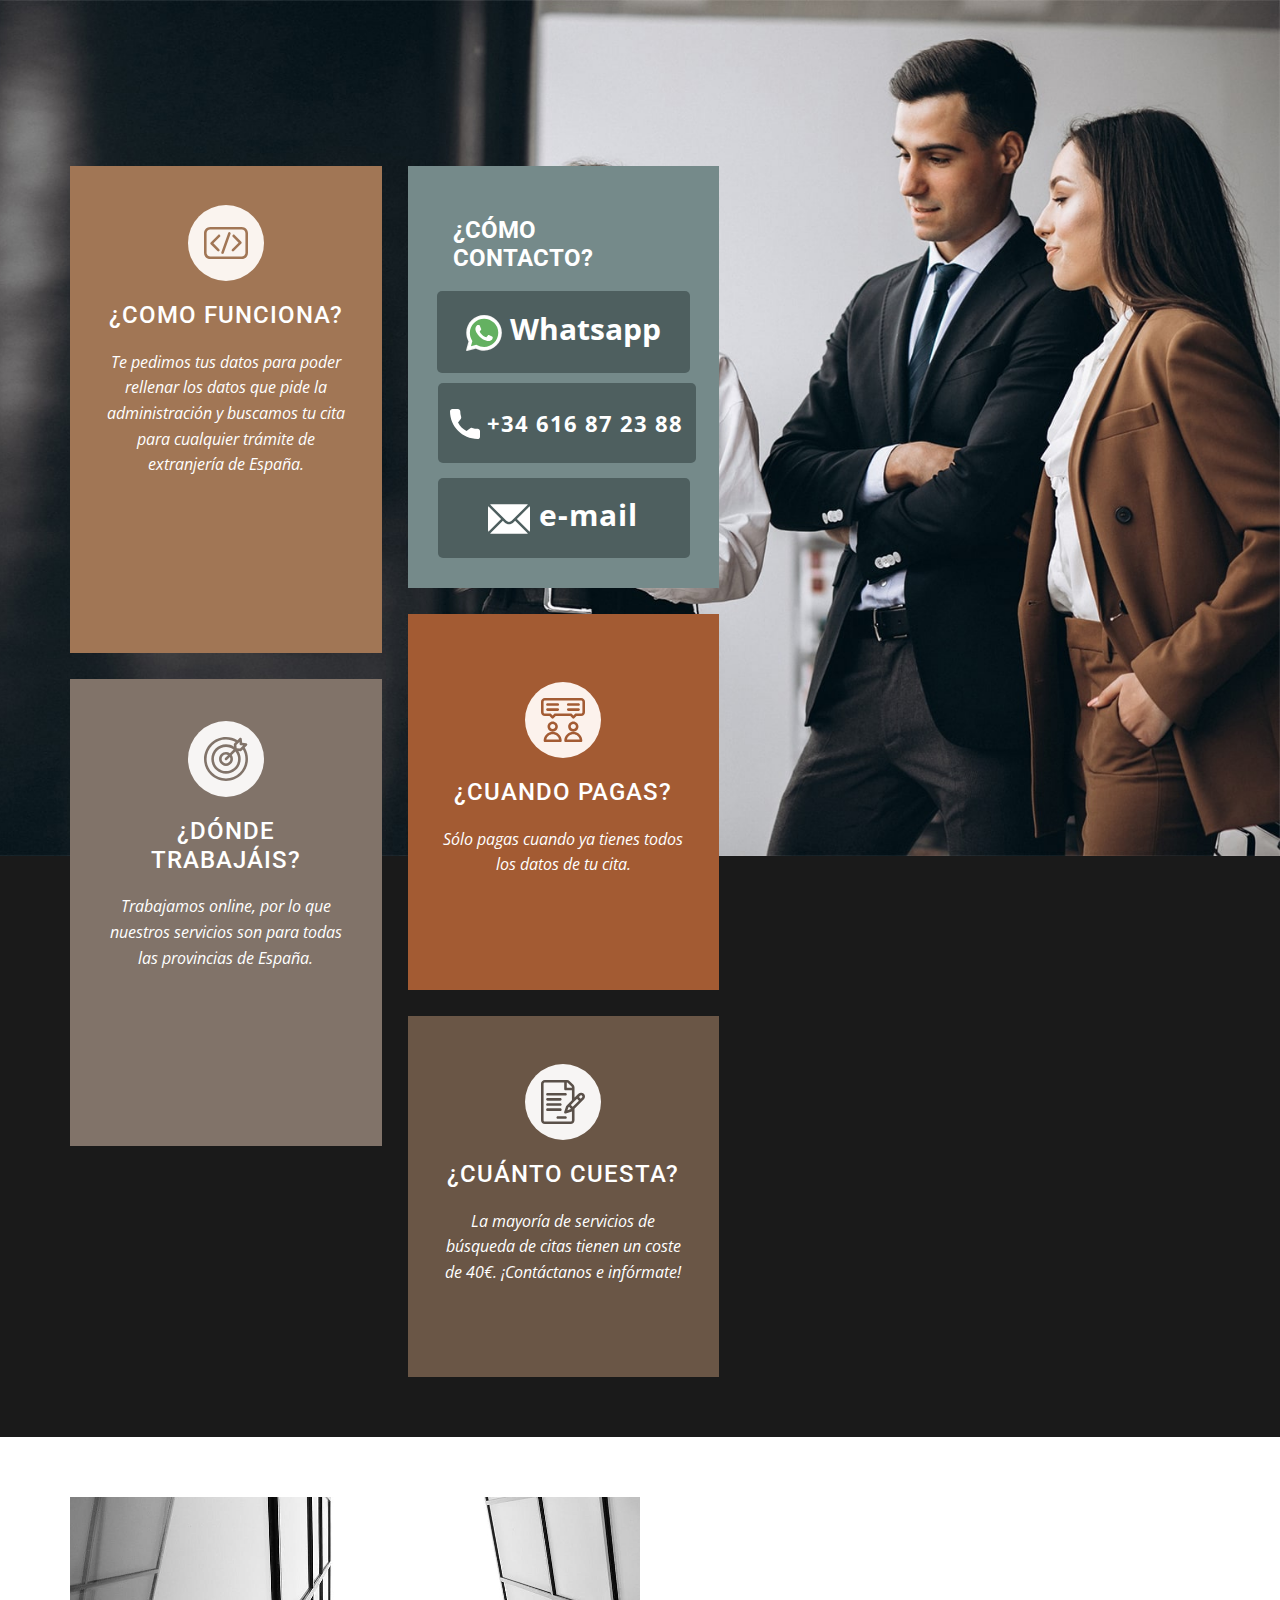
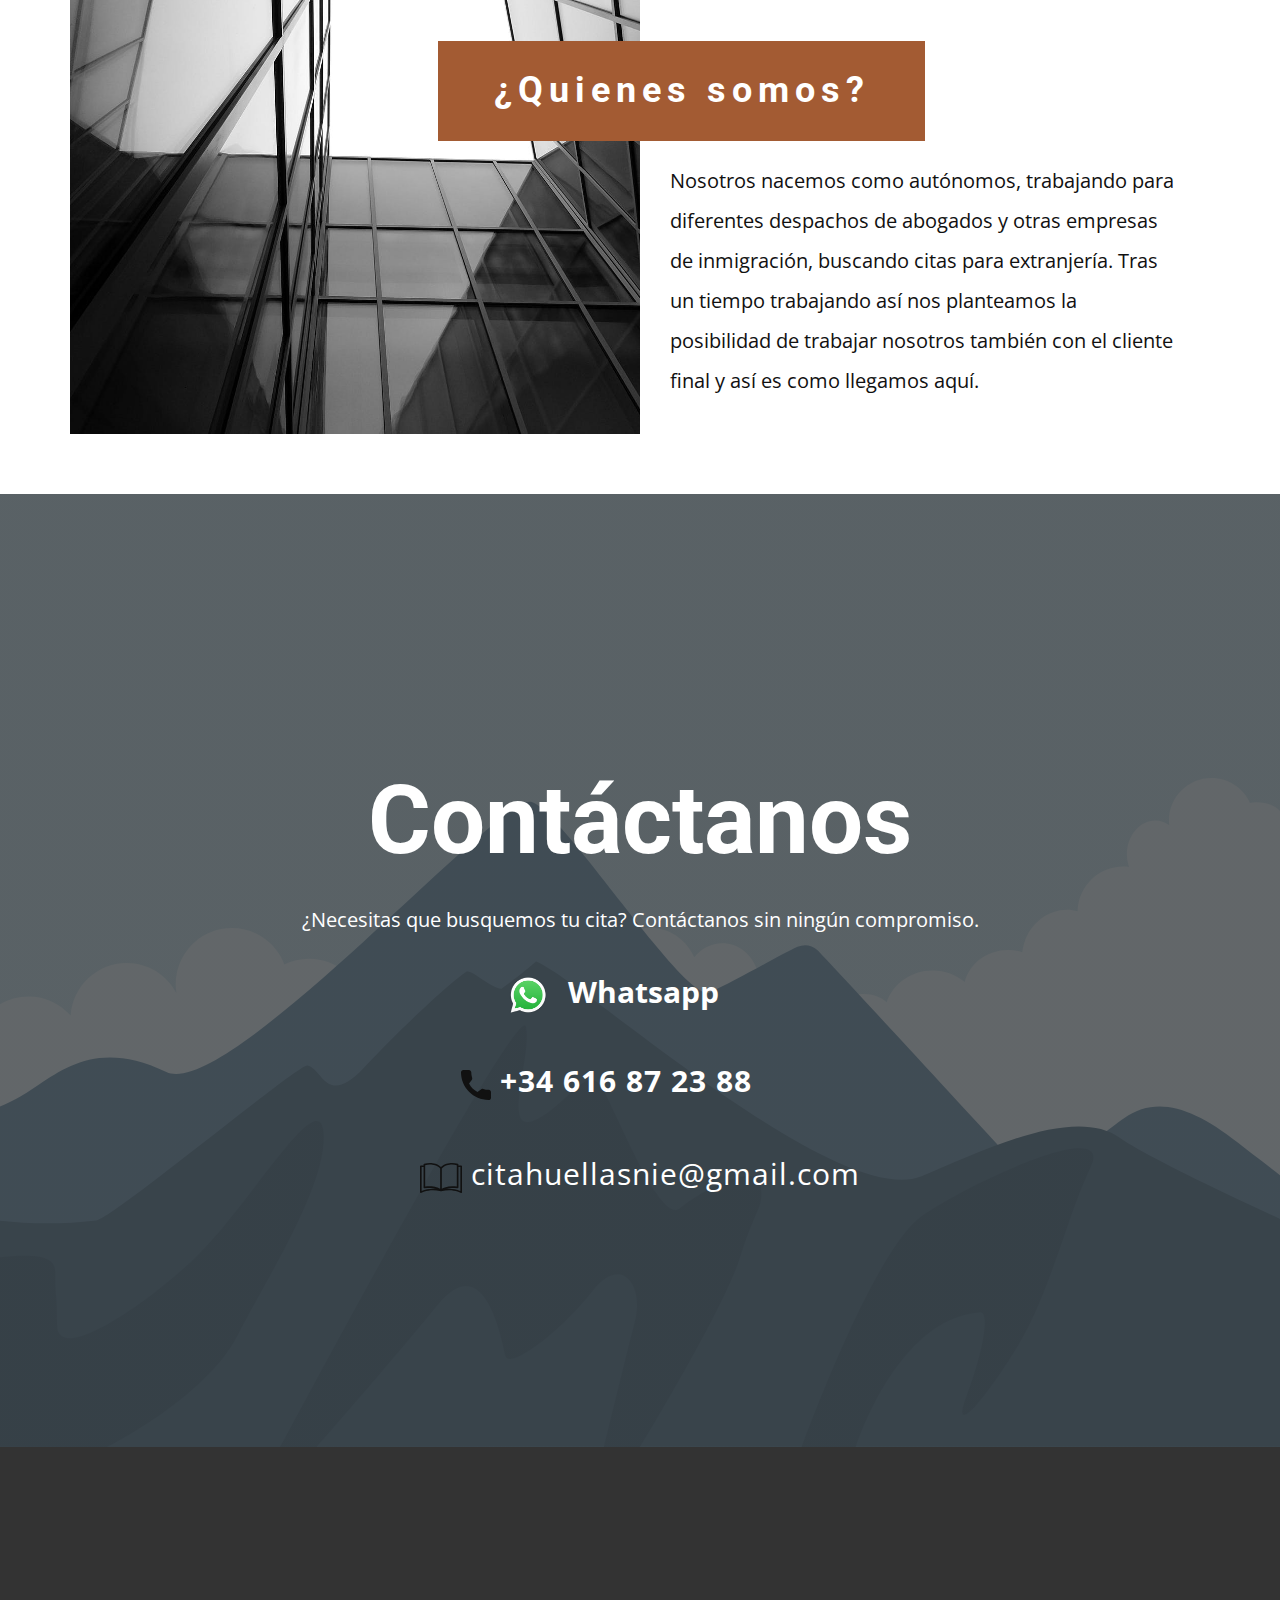
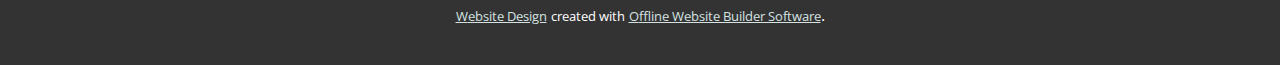
==== commit 6db543ad: "mejorando estética" ====
--- a/Cita-Extranjería.html
+++ b/Cita-Extranjería.html
@@ -30,8 +30,8 @@
     <meta property="og:url" content="index.html">
   </head>
   <body class="u-body u-overlap u-overlap-contrast"><header class="u-align-left u-clearfix u-header" id="sec-937b"><div class="u-clearfix u-sheet u-sheet-1"></div></header>
-    <section class="u-clearfix u-grey-90 u-valign-top-md u-valign-top-xs u-section-1" id="carousel_7c83">
-      <img class="u-expanded-width-lg u-expanded-width-sm u-expanded-width-xl u-expanded-width-xs u-image u-image-1" src="images/fdgg-min.jpg">
+    <section class="u-clearfix u-grey-90 u-valign-top-lg u-valign-top-md u-valign-top-xl u-valign-top-xs u-section-1" id="carousel_7c83">
+      <img class="u-expanded-width u-image u-image-1" src="images/fdgg-min.jpg">
       <div class="u-clearfix u-gutter-26 u-layout-wrap u-layout-wrap-1">
         <div class="u-gutter-0 u-layout">
           <div class="u-layout-row">
@@ -58,13 +58,24 @@
             <div class="u-size-30">
               <div class="u-layout-col">
                 <div class="u-container-style u-hidden-sm u-hidden-xs u-layout-cell u-palette-1-dark-1 u-size-20 u-size-30-md u-layout-cell-4">
-                  <div class="u-container-layout u-container-layout-4">
-                    <h4 class="u-text u-text-default u-text-5">¿CÓMO CONTACTO?</h4>
-                    <a href="https://api.whatsapp.com/send?phone=34616872388" class="u-active-none u-btn u-button-style u-hover-palette-1-light-2 u-palette-1-light-1 u-text-body-color u-text-hover-black u-btn-1" target="_blank"><span class="u-file-icon u-icon u-icon-rectangle u-text-palette-4-base u-icon-3"><img src="images/WhatsApp-logo.png" alt=""></span>&nbsp;Whatsapp
+                  <div class="u-container-layout u-valign-bottom u-container-layout-4">
+                    <h4 class="u-text u-text-5">¿CÓMO CONTACTO?</h4>
+                    <a href="https://api.whatsapp.com/send?phone=34616872388" class="u-active-none u-align-center u-btn u-btn-round u-button-style u-hover-palette-1-light-2 u-palette-1-dark-2 u-radius-5 u-text-body-alt-color u-text-hover-black u-btn-1" target="_blank"><span class="u-icon u-icon-rectangle u-text-palette-4-base u-icon-3"><svg xmlns="http://www.w3.org/2000/svg" xmlns:xlink="http://www.w3.org/1999/xlink" version="1.1" xml:space="preserve" class="u-svg-content" viewBox="-1 0 512 512" style="width: 1em; height: 1em;"><path d="m10.894531 512c-2.875 0-5.671875-1.136719-7.746093-3.234375-2.734376-2.765625-3.789063-6.78125-2.761719-10.535156l33.285156-121.546875c-20.722656-37.472656-31.648437-79.863282-31.632813-122.894532.058594-139.941406 113.941407-253.789062 253.871094-253.789062 67.871094.0273438 131.644532 26.464844 179.578125 74.433594 47.925781 47.972656 74.308594 111.742187 74.289063 179.558594-.0625 139.945312-113.945313 253.800781-253.867188 253.800781 0 0-.105468 0-.109375 0-40.871093-.015625-81.390625-9.976563-117.46875-28.84375l-124.675781 32.695312c-.914062.238281-1.84375.355469-2.761719.355469zm0 0" fill="#e5e5e5"></path><path d="m10.894531 501.105469 34.46875-125.871094c-21.261719-36.839844-32.445312-78.628906-32.429687-121.441406.054687-133.933594 109.046875-242.898438 242.976562-242.898438 64.992188.027344 125.996094 25.324219 171.871094 71.238281 45.871094 45.914063 71.125 106.945313 71.101562 171.855469-.058593 133.929688-109.066406 242.910157-242.972656 242.910157-.007812 0 .003906 0 0 0h-.105468c-40.664063-.015626-80.617188-10.214844-116.105469-29.570313zm134.769531-77.75 7.378907 4.371093c31 18.398438 66.542969 28.128907 102.789062 28.148438h.078125c111.304688 0 201.898438-90.578125 201.945313-201.902344.019531-53.949218-20.964844-104.679687-59.09375-142.839844-38.132813-38.160156-88.832031-59.1875-142.777344-59.210937-111.394531 0-201.984375 90.566406-202.027344 201.886719-.015625 38.148437 10.65625 75.296875 30.875 107.445312l4.804688 7.640625-20.40625 74.5zm0 0" fill="#fff"></path><path d="m19.34375 492.625 33.277344-121.519531c-20.53125-35.5625-31.324219-75.910157-31.3125-117.234375.050781-129.296875 105.273437-234.488282 234.558594-234.488282 62.75.027344 121.644531 24.449219 165.921874 68.773438 44.289063 44.324219 68.664063 103.242188 68.640626 165.898438-.054688 129.300781-105.28125 234.503906-234.550782 234.503906-.011718 0 .003906 0 0 0h-.105468c-39.253907-.015625-77.828126-9.867188-112.085938-28.539063zm0 0" fill="#64b161"></path><g fill="#fff"><path d="m10.894531 501.105469 34.46875-125.871094c-21.261719-36.839844-32.445312-78.628906-32.429687-121.441406.054687-133.933594 109.046875-242.898438 242.976562-242.898438 64.992188.027344 125.996094 25.324219 171.871094 71.238281 45.871094 45.914063 71.125 106.945313 71.101562 171.855469-.058593 133.929688-109.066406 242.910157-242.972656 242.910157-.007812 0 .003906 0 0 0h-.105468c-40.664063-.015626-80.617188-10.214844-116.105469-29.570313zm134.769531-77.75 7.378907 4.371093c31 18.398438 66.542969 28.128907 102.789062 28.148438h.078125c111.304688 0 201.898438-90.578125 201.945313-201.902344.019531-53.949218-20.964844-104.679687-59.09375-142.839844-38.132813-38.160156-88.832031-59.1875-142.777344-59.210937-111.394531 0-201.984375 90.566406-202.027344 201.886719-.015625 38.148437 10.65625 75.296875 30.875 107.445312l4.804688 7.640625-20.40625 74.5zm0 0"></path><path d="m195.183594 152.246094c-4.546875-10.109375-9.335938-10.3125-13.664063-10.488282-3.539062-.152343-7.589843-.144531-11.632812-.144531-4.046875 0-10.625 1.523438-16.1875 7.597657-5.566407 6.074218-21.253907 20.761718-21.253907 50.632812 0 29.875 21.757813 58.738281 24.792969 62.792969 3.035157 4.050781 42 67.308593 103.707031 91.644531 51.285157 20.226562 61.71875 16.203125 72.851563 15.191406 11.132813-1.011718 35.917969-14.6875 40.976563-28.863281 5.0625-14.175781 5.0625-26.324219 3.542968-28.867187-1.519531-2.527344-5.566406-4.046876-11.636718-7.082032-6.070313-3.035156-35.917969-17.726562-41.484376-19.75-5.566406-2.027344-9.613281-3.035156-13.660156 3.042969-4.050781 6.070313-15.675781 19.742187-19.21875 23.789063-3.542968 4.058593-7.085937 4.566406-13.15625 1.527343-6.070312-3.042969-25.625-9.449219-48.820312-30.132812-18.046875-16.089844-30.234375-35.964844-33.777344-42.042969-3.539062-6.070312-.058594-9.070312 2.667969-12.386719 4.910156-5.972656 13.148437-16.710937 15.171875-20.757812 2.023437-4.054688 1.011718-7.597657-.503906-10.636719-1.519532-3.035156-13.320313-33.058594-18.714844-45.066406zm0 0" fill-rule="evenodd"></path>
+</g></svg><img></span>&nbsp;Whatsapp
                     </a>
-                    <a href="tel:+34616872388" class="u-active-none u-btn u-button-style u-hover-palette-1-light-2 u-palette-1-light-1 u-text-hover-black u-btn-2"><span class="u-icon u-text-body-color"><svg xmlns="http://www.w3.org/2000/svg" xmlns:xlink="http://www.w3.org/1999/xlink" version="1.1" xml:space="preserve" class="u-svg-content" viewBox="0 0 405.333 405.333" x="0px" y="0px" style="width: 1em; height: 1em;"><path d="M373.333,266.88c-25.003,0-49.493-3.904-72.704-11.563c-11.328-3.904-24.192-0.896-31.637,6.699l-46.016,34.752    c-52.8-28.181-86.592-61.952-114.389-114.368l33.813-44.928c8.512-8.512,11.563-20.971,7.915-32.64    C142.592,81.472,138.667,56.96,138.667,32c0-17.643-14.357-32-32-32H32C14.357,0,0,14.357,0,32    c0,205.845,167.488,373.333,373.333,373.333c17.643,0,32-14.357,32-32V298.88C405.333,281.237,390.976,266.88,373.333,266.88z"></path></svg><img></span>&nbsp;+34 616 87 23 88
+                    <a href="tel:+34616872388" class="u-btn u-btn-round u-button-style u-hover-palette-1-light-2 u-palette-1-dark-2 u-radius-5 u-text-body-alt-color u-text-hover-black u-btn-2">
+                      <span style="font-size: 1.625rem;"></span><span class="u-icon u-text-body-color"><svg xmlns="http://www.w3.org/2000/svg" xmlns:xlink="http://www.w3.org/1999/xlink" version="1.1" xml:space="preserve" class="u-svg-content" viewBox="0 0 405.333 405.333" x="0px" y="0px" style="width: 1em; height: 1em;"><path d="M373.333,266.88c-25.003,0-49.493-3.904-72.704-11.563c-11.328-3.904-24.192-0.896-31.637,6.699l-46.016,34.752    c-52.8-28.181-86.592-61.952-114.389-114.368l33.813-44.928c8.512-8.512,11.563-20.971,7.915-32.64    C142.592,81.472,138.667,56.96,138.667,32c0-17.643-14.357-32-32-32H32C14.357,0,0,14.357,0,32    c0,205.845,167.488,373.333,373.333,373.333c17.643,0,32-14.357,32-32V298.88C405.333,281.237,390.976,266.88,373.333,266.88z"></path></svg><img></span>
+                      <span style="font-size: 1.375rem;">&nbsp;+34 616 87 23 88</span>
                     </a>
-                    <a href="mailto:citahuellasnie@gmail.com" class="u-active-none u-align-center u-btn u-button-style u-hover-palette-1-light-2 u-palette-1-light-1 u-text-hover-black u-btn-3" data-animation-name="" data-animation-duration="0" data-animation-delay="0" data-animation-direction=""><span class="u-icon u-text-body-color u-icon-5"><svg xmlns="http://www.w3.org/2000/svg" xmlns:xlink="http://www.w3.org/1999/xlink" version="1.1" xml:space="preserve" class="u-svg-content" viewBox="0 0 412.72 412.72" x="0px" y="0px" style="width: 1em; height: 1em;"><path d="M404.72,82.944c-0.027,0-0.054,0-0.08,0h0h-27.12v-9.28c0.146-3.673-2.23-6.974-5.76-8    c-18.828-4.934-38.216-7.408-57.68-7.36c-32,0-75.6,7.2-107.84,40c-32-33.12-75.92-40-107.84-40    c-19.464-0.048-38.852,2.426-57.68,7.36c-3.53,1.026-5.906,4.327-5.76,8v9.2H8c-4.418,0-8,3.582-8,8v255.52c0,4.418,3.582,8,8,8    c1.374-0.004,2.724-0.362,3.92-1.04c0.8-0.4,80.8-44.16,192.48-16h1.2h0.72c0.638,0.077,1.282,0.077,1.92,0    c112-28.4,192,15.28,192.48,16c2.475,1.429,5.525,1.429,8,0c2.46-1.42,3.983-4.039,4-6.88V90.944    C412.72,86.526,409.139,82.944,404.72,82.944z M16,333.664V98.944h19.12v200.64c-0.05,4.418,3.491,8.04,7.909,8.09    c0.432,0.005,0.864-0.025,1.291-0.09c16.55-2.527,33.259-3.864,50-4c23.19-0.402,46.283,3.086,68.32,10.32    C112.875,307.886,62.397,314.688,16,333.664z M94.32,287.664c-14.551,0.033-29.085,0.968-43.52,2.8V79.984    c15.576-3.47,31.482-5.241,47.44-5.28c29.92,0,71.2,6.88,99.84,39.2l0.24,199.28C181.68,302.304,149.2,287.664,94.32,287.664z     M214.32,113.904c28.64-32,69.92-39.2,99.84-39.2c15.957,0.047,31.863,1.817,47.44,5.28v210.48    c-14.354-1.849-28.808-2.811-43.28-2.88c-54.56,0-87.12,14.64-104,25.52V113.904z M396.64,333.664    c-46.496-19.028-97.09-25.831-146.96-19.76c22.141-7.26,45.344-10.749,68.64-10.32c16.846,0.094,33.663,1.404,50.32,3.92    c4.368,0.663,8.447-2.341,9.11-6.709c0.065-0.427,0.095-0.859,0.09-1.291V98.944h19.12L396.64,333.664z"></path></svg><img></span>&nbsp;e-mail
+                    <a href="mailto:citahuellasnie@gmail.com" class="u-active-none u-align-center u-btn u-btn-round u-button-style u-hover-palette-1-light-2 u-palette-1-dark-2 u-radius-5 u-text-body-alt-color u-text-hover-black u-btn-3"><span class="u-icon u-icon-circle u-icon-5"><svg xmlns="http://www.w3.org/2000/svg" xmlns:xlink="http://www.w3.org/1999/xlink" version="1.1" xml:space="preserve" class="u-svg-content" viewBox="0 0 512 512" x="0px" y="0px" style="width: 1em; height: 1em;"><g><g><path d="M507.49,101.721L352.211,256L507.49,410.279c2.807-5.867,4.51-12.353,4.51-19.279V121    C512,114.073,510.297,107.588,507.49,101.721z"></path>
+</g>
+</g><g><g><path d="M467,76H45c-6.927,0-13.412,1.703-19.279,4.51l198.463,197.463c17.548,17.548,46.084,17.548,63.632,0L486.279,80.51    C480.412,77.703,473.927,76,467,76z"></path>
+</g>
+</g><g><g><path d="M4.51,101.721C1.703,107.588,0,114.073,0,121v270c0,6.927,1.703,13.413,4.51,19.279L159.789,256L4.51,101.721z"></path>
+</g>
+</g><g><g><path d="M331,277.211l-21.973,21.973c-29.239,29.239-76.816,29.239-106.055,0L181,277.211L25.721,431.49    C31.588,434.297,38.073,436,45,436h422c6.927,0,13.412-1.703,19.279-4.51L331,277.211z"></path>
+</g>
+</g></svg><img></span>&nbsp;e-mail
                     </a>
                   </div>
                 </div>
@@ -139,7 +150,7 @@
         </a>
         <a href="tel:+34616872388" class="u-active-none u-btn u-button-style u-hover-palette-1-light-2 u-none u-text-hover-black u-btn-2"><span class="u-icon u-text-body-color"><svg xmlns="http://www.w3.org/2000/svg" xmlns:xlink="http://www.w3.org/1999/xlink" version="1.1" xml:space="preserve" class="u-svg-content" viewBox="0 0 405.333 405.333" x="0px" y="0px" style="width: 1em; height: 1em;"><path d="M373.333,266.88c-25.003,0-49.493-3.904-72.704-11.563c-11.328-3.904-24.192-0.896-31.637,6.699l-46.016,34.752    c-52.8-28.181-86.592-61.952-114.389-114.368l33.813-44.928c8.512-8.512,11.563-20.971,7.915-32.64    C142.592,81.472,138.667,56.96,138.667,32c0-17.643-14.357-32-32-32H32C14.357,0,0,14.357,0,32    c0,205.845,167.488,373.333,373.333,373.333c17.643,0,32-14.357,32-32V298.88C405.333,281.237,390.976,266.88,373.333,266.88z"></path></svg><img></span>&nbsp;+34 616 87 23 88
         </a>
-        <a href="mailto:citahuellasnie@gmail.com" class="u-active-none u-border-0 u-btn u-button-style u-hover-palette-1-light-2 u-none u-text-hover-black u-btn-3" data-animation-name="" data-animation-duration="0" data-animation-delay="0" data-animation-direction=""><span class="u-icon u-text-body-color u-icon-3"><svg xmlns="http://www.w3.org/2000/svg" xmlns:xlink="http://www.w3.org/1999/xlink" version="1.1" xml:space="preserve" class="u-svg-content" viewBox="0 0 412.72 412.72" x="0px" y="0px" style="width: 1em; height: 1em;"><path d="M404.72,82.944c-0.027,0-0.054,0-0.08,0h0h-27.12v-9.28c0.146-3.673-2.23-6.974-5.76-8    c-18.828-4.934-38.216-7.408-57.68-7.36c-32,0-75.6,7.2-107.84,40c-32-33.12-75.92-40-107.84-40    c-19.464-0.048-38.852,2.426-57.68,7.36c-3.53,1.026-5.906,4.327-5.76,8v9.2H8c-4.418,0-8,3.582-8,8v255.52c0,4.418,3.582,8,8,8    c1.374-0.004,2.724-0.362,3.92-1.04c0.8-0.4,80.8-44.16,192.48-16h1.2h0.72c0.638,0.077,1.282,0.077,1.92,0    c112-28.4,192,15.28,192.48,16c2.475,1.429,5.525,1.429,8,0c2.46-1.42,3.983-4.039,4-6.88V90.944    C412.72,86.526,409.139,82.944,404.72,82.944z M16,333.664V98.944h19.12v200.64c-0.05,4.418,3.491,8.04,7.909,8.09    c0.432,0.005,0.864-0.025,1.291-0.09c16.55-2.527,33.259-3.864,50-4c23.19-0.402,46.283,3.086,68.32,10.32    C112.875,307.886,62.397,314.688,16,333.664z M94.32,287.664c-14.551,0.033-29.085,0.968-43.52,2.8V79.984    c15.576-3.47,31.482-5.241,47.44-5.28c29.92,0,71.2,6.88,99.84,39.2l0.24,199.28C181.68,302.304,149.2,287.664,94.32,287.664z     M214.32,113.904c28.64-32,69.92-39.2,99.84-39.2c15.957,0.047,31.863,1.817,47.44,5.28v210.48    c-14.354-1.849-28.808-2.811-43.28-2.88c-54.56,0-87.12,14.64-104,25.52V113.904z M396.64,333.664    c-46.496-19.028-97.09-25.831-146.96-19.76c22.141-7.26,45.344-10.749,68.64-10.32c16.846,0.094,33.663,1.404,50.32,3.92    c4.368,0.663,8.447-2.341,9.11-6.709c0.065-0.427,0.095-0.859,0.09-1.291V98.944h19.12L396.64,333.664z"></path></svg><img></span>&nbsp;<span style="font-weight: 400;">citahuellasnie@gmail.com</span>
+        <a href="mailto:citahuellasnie@gmail.com" class="u-active-none u-border-0 u-btn u-button-style u-hover-palette-1-light-2 u-none u-text-hover-black u-btn-3"><span class="u-icon u-text-body-color u-icon-3"><svg xmlns="http://www.w3.org/2000/svg" xmlns:xlink="http://www.w3.org/1999/xlink" version="1.1" xml:space="preserve" class="u-svg-content" viewBox="0 0 412.72 412.72" x="0px" y="0px" style="width: 1em; height: 1em;"><path d="M404.72,82.944c-0.027,0-0.054,0-0.08,0h0h-27.12v-9.28c0.146-3.673-2.23-6.974-5.76-8    c-18.828-4.934-38.216-7.408-57.68-7.36c-32,0-75.6,7.2-107.84,40c-32-33.12-75.92-40-107.84-40    c-19.464-0.048-38.852,2.426-57.68,7.36c-3.53,1.026-5.906,4.327-5.76,8v9.2H8c-4.418,0-8,3.582-8,8v255.52c0,4.418,3.582,8,8,8    c1.374-0.004,2.724-0.362,3.92-1.04c0.8-0.4,80.8-44.16,192.48-16h1.2h0.72c0.638,0.077,1.282,0.077,1.92,0    c112-28.4,192,15.28,192.48,16c2.475,1.429,5.525,1.429,8,0c2.46-1.42,3.983-4.039,4-6.88V90.944    C412.72,86.526,409.139,82.944,404.72,82.944z M16,333.664V98.944h19.12v200.64c-0.05,4.418,3.491,8.04,7.909,8.09    c0.432,0.005,0.864-0.025,1.291-0.09c16.55-2.527,33.259-3.864,50-4c23.19-0.402,46.283,3.086,68.32,10.32    C112.875,307.886,62.397,314.688,16,333.664z M94.32,287.664c-14.551,0.033-29.085,0.968-43.52,2.8V79.984    c15.576-3.47,31.482-5.241,47.44-5.28c29.92,0,71.2,6.88,99.84,39.2l0.24,199.28C181.68,302.304,149.2,287.664,94.32,287.664z     M214.32,113.904c28.64-32,69.92-39.2,99.84-39.2c15.957,0.047,31.863,1.817,47.44,5.28v210.48    c-14.354-1.849-28.808-2.811-43.28-2.88c-54.56,0-87.12,14.64-104,25.52V113.904z M396.64,333.664    c-46.496-19.028-97.09-25.831-146.96-19.76c22.141-7.26,45.344-10.749,68.64-10.32c16.846,0.094,33.663,1.404,50.32,3.92    c4.368,0.663,8.447-2.341,9.11-6.709c0.065-0.427,0.095-0.859,0.09-1.291V98.944h19.12L396.64,333.664z"></path></svg><img></span>&nbsp;<span style="font-weight: 400;">citahuellasnie@gmail.com</span>
         </a>
       </div>
     </section>
--- a/Cita-Extranjería.css
+++ b/Cita-Extranjería.css
@@ -1,6 +1,6 @@
 .u-section-1 {
   background-image: none;
-  min-height: 1202px;
+  min-height: 1437px;
 }
 
 .u-section-1 .u-image-1 {
@@ -78,7 +78,7 @@
 }
 
 .u-section-1 .u-layout-cell-4 {
-  min-height: 439px;
+  min-height: 448px;
 }
 
 .u-section-1 .u-container-layout-4 {
@@ -86,7 +86,8 @@
 }
 
 .u-section-1 .u-text-5 {
-  margin: 22px 15px 0;
+  font-weight: 700;
+  margin: 0 17px 0 15px;
 }
 
 .u-section-1 .u-btn-1 {
@@ -94,36 +95,38 @@
   font-size: 1.875rem;
   font-weight: 700;
   background-image: none;
-  margin: 18px -30px 0;
-  padding: 10px 44px;
+  margin: 18px -1px 0;
+  padding: 12px 29px;
 }
 
 .u-section-1 .u-icon-3 {
   font-size: 1.2em;
+  background-image: none;
 }
 
 .u-section-1 .u-btn-2 {
+  font-size: 1.875rem;
+  letter-spacing: 1px;
   border-style: none;
   font-weight: 700;
+  background-image: none;
+  margin: 10px 0 0;
+  padding: 14px 13px 15px 12px;
+}
+
+.u-section-1 .u-btn-3 {
+  font-weight: 700;
   font-size: 1.875rem;
   letter-spacing: 1px;
-  background-image: none;
-  margin: 4px -29px 0;
-  padding: 20px 10px 21px 9px;
-}
-
-.u-section-1 .u-btn-3 {
-  font-weight: 700;
-  font-size: 1.875rem;
-  letter-spacing: 1px;
   border-style: none;
   background-image: none;
-  margin: 4px -29px 0;
-  padding: 10px 80px 11px 79px;
+  margin: 15px 0 0;
+  padding: 6px 52px 7px 50px;
 }
 
 .u-section-1 .u-icon-5 {
   font-size: 1.4em;
+  background-image: none;
 }
 
 .u-section-1 .u-layout-cell-5 {
@@ -181,12 +184,7 @@
 }
 
 @media (max-width: 1199px) {
-  .u-section-1 .u-image-1 {
-    height: 666px;
-  }
-
   .u-section-1 .u-layout-wrap-1 {
-    margin-top: -500px;
     margin-left: calc(((100% - 940px) / 2));
   }
 
@@ -196,7 +194,8 @@
   }
 
   .u-section-1 .u-btn-2 {
-    padding: 0;
+    padding-top: 0;
+    padding-bottom: 0;
   }
 }
 
@@ -205,13 +204,6 @@
     min-height: 1281px;
   }
 
-  .u-section-1 .u-image-1 {
-    height: 594px;
-    width: 630px;
-    margin-right: 0;
-    margin-left: auto;
-  }
-
   .u-section-1 .u-layout-wrap-1 {
     margin-top: -303px;
     margin-left: calc(((100% - 720px) / 2));
@@ -241,13 +233,6 @@
 @media (max-width: 767px) {
   .u-section-1 {
     min-height: 1776px;
-  }
-
-  .u-section-1 .u-image-1 {
-    height: 528px;
-    margin-right: initial;
-    margin-left: initial;
-    width: auto;
   }
 
   .u-section-1 .u-layout-wrap-1 {
@@ -281,13 +266,6 @@
     min-height: 1647px;
   }
 
-  .u-section-1 .u-image-1 {
-    height: 399px;
-    width: auto;
-    margin-right: initial;
-    margin-left: initial;
-  }
-
   .u-section-1 .u-layout-wrap-1 {
     width: 340px;
   }
@@ -314,16 +292,6 @@
   .u-section-1 .u-btn-1 {
     margin-right: 0;
     margin-left: 0;
-  }
-
-  .u-section-1 .u-btn-2 {
-    margin-left: 0;
-    margin-right: 0;
-  }
-
-  .u-section-1 .u-btn-3 {
-    margin-left: 0;
-    margin-right: 0;
   }
 
   .u-section-1 .u-container-layout-5 {
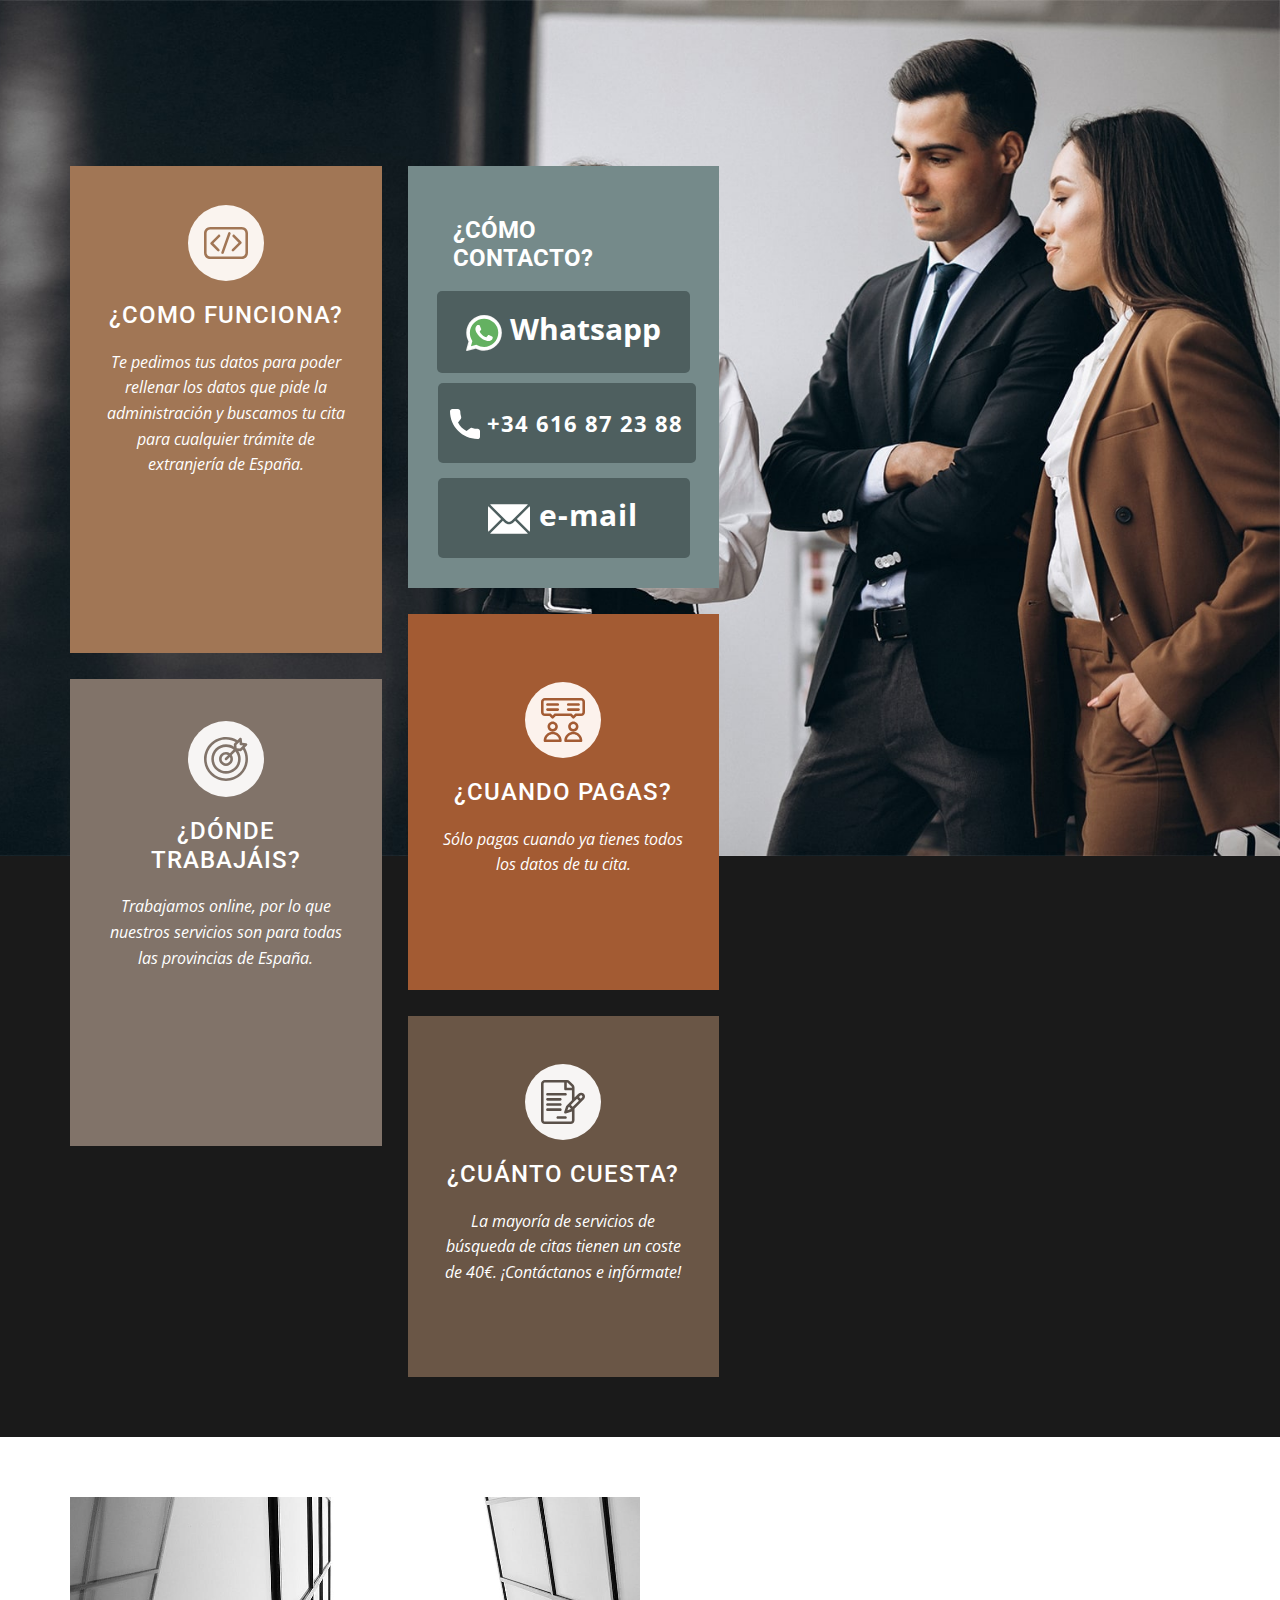
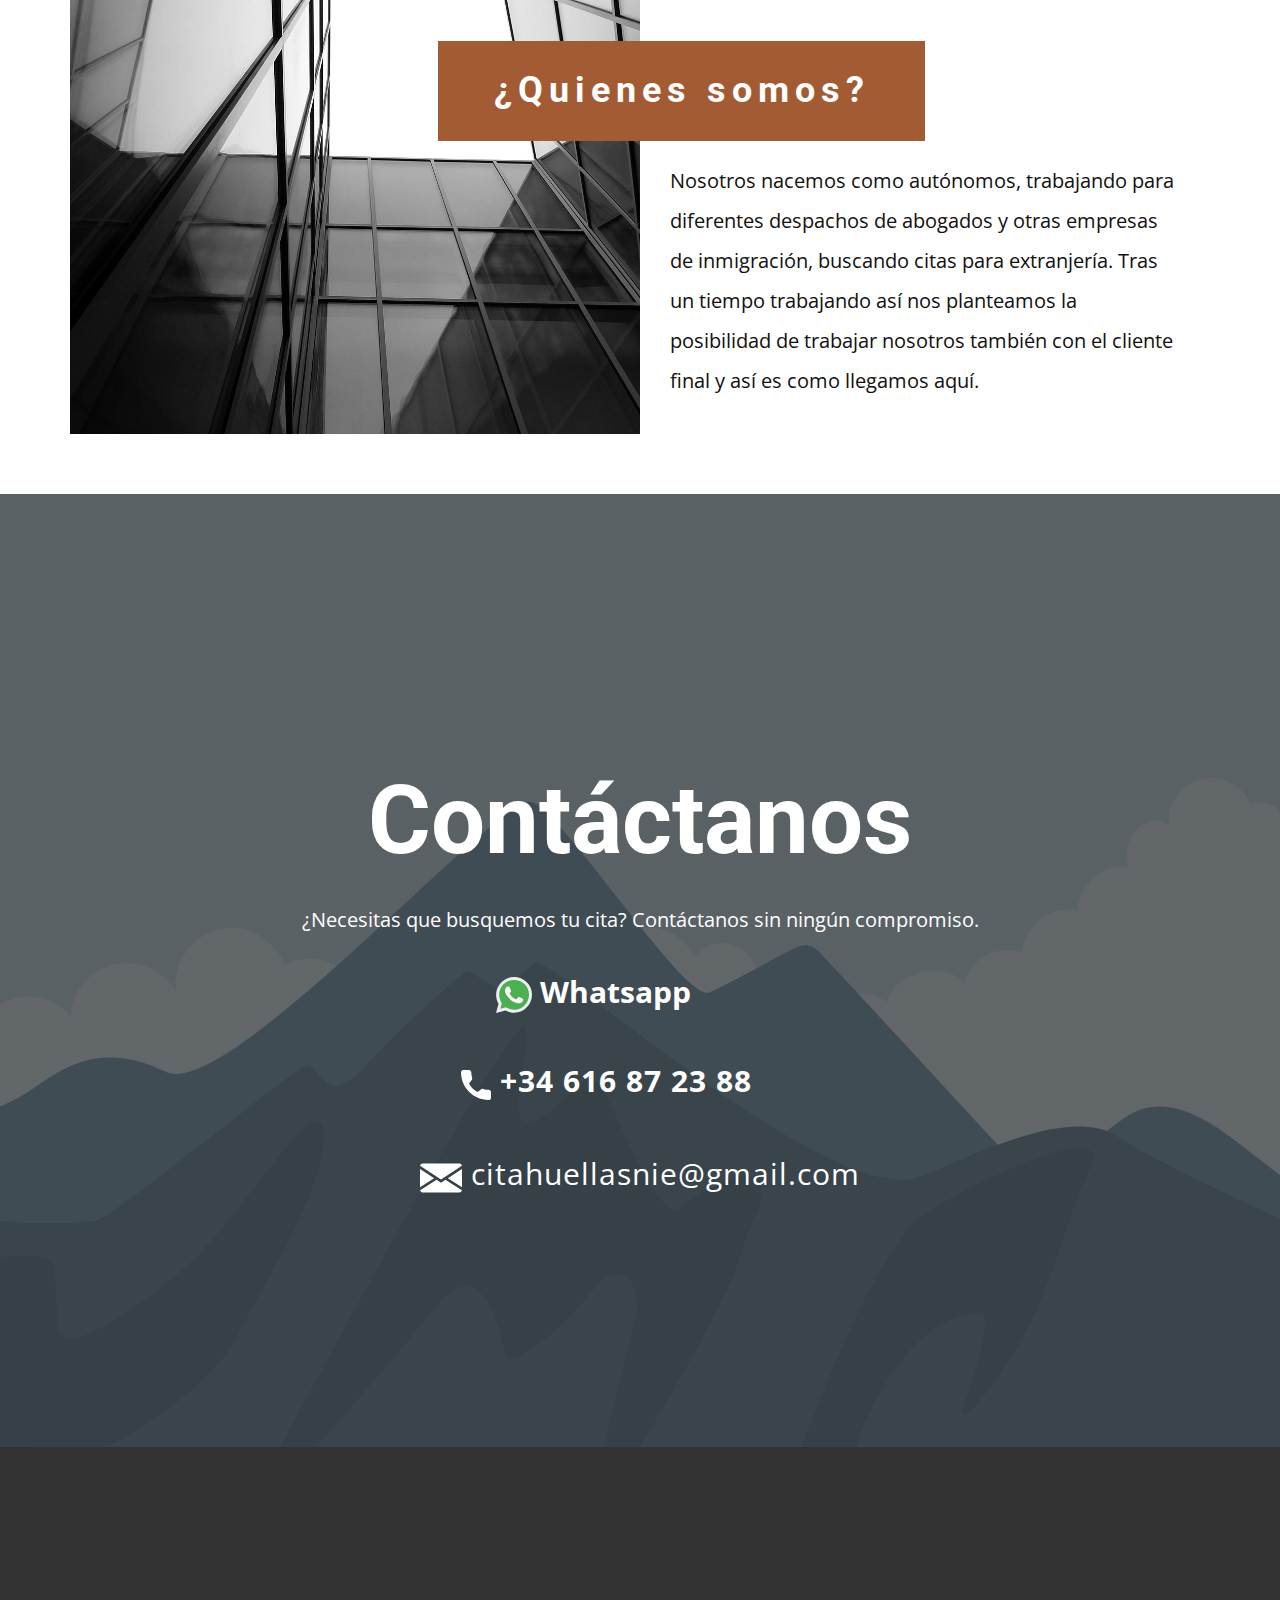
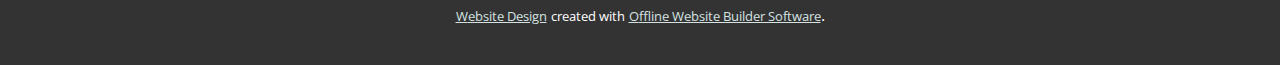
==== commit fb3c34aa: "fix iconos" ====
--- a/Cita-Extranjería.html
+++ b/Cita-Extranjería.html
@@ -146,11 +146,19 @@
       <div class="u-clearfix u-sheet u-sheet-1">
         <h1 class="u-text u-text-default u-title u-text-1">Contáctanos</h1>
         <p class="u-large-text u-text u-text-default u-text-variant u-text-2">¿Necesitas que busquemos tu cita? Contáctanos sin ningún compromiso.</p>
-        <a href="https://api.whatsapp.com/send?phone=34616872388" class="u-active-none u-btn u-button-style u-hover-palette-1-light-2 u-none u-text-body-alt-color u-text-hover-black u-btn-1" target="_blank"><span class="u-file-icon u-icon u-text-palette-4-base u-icon-1"><img src="images/WhatsApp-logo.png" alt=""></span>&nbsp;Whatsapp
+        <a href="https://api.whatsapp.com/send?phone=34616872388" class="u-active-none u-btn u-button-style u-hover-palette-1-light-2 u-none u-text-body-alt-color u-text-hover-black u-btn-1" target="_blank"><span class="u-icon u-text-palette-4-base u-icon-1"><svg xmlns="http://www.w3.org/2000/svg" xmlns:xlink="http://www.w3.org/1999/xlink" version="1.1" xml:space="preserve" class="u-svg-content" viewBox="0 0 24 24" style="width: 1em; height: 1em;"><path d="m20.52 3.449c-2.28-2.204-5.28-3.449-8.475-3.449-9.17 0-14.928 9.935-10.349 17.838l-1.696 6.162 6.335-1.652c2.76 1.491 5.021 1.359 5.716 1.447 10.633 0 15.926-12.864 8.454-20.307z" fill="#eceff1"></path><path d="m12.067 21.751-.006-.001h-.016c-3.182 0-5.215-1.507-5.415-1.594l-3.75.975 1.005-3.645-.239-.375c-.99-1.576-1.516-3.391-1.516-5.26 0-8.793 10.745-13.19 16.963-6.975 6.203 6.15 1.848 16.875-7.026 16.875z" fill="#4caf50"></path><path d="m17.507 14.307-.009.075c-.301-.15-1.767-.867-2.04-.966-.613-.227-.44-.036-1.617 1.312-.175.195-.349.21-.646.075-.3-.15-1.263-.465-2.403-1.485-.888-.795-1.484-1.77-1.66-2.07-.293-.506.32-.578.878-1.634.1-.21.049-.375-.025-.524-.075-.15-.672-1.62-.922-2.206-.24-.584-.487-.51-.672-.51-.576-.05-.997-.042-1.368.344-1.614 1.774-1.207 3.604.174 5.55 2.714 3.552 4.16 4.206 6.804 5.114.714.227 1.365.195 1.88.121.574-.091 1.767-.721 2.016-1.426.255-.705.255-1.29.18-1.425-.074-.135-.27-.21-.57-.345z" fill="#fafafa"></path></svg><img></span>&nbsp;Whatsapp
         </a>
-        <a href="tel:+34616872388" class="u-active-none u-btn u-button-style u-hover-palette-1-light-2 u-none u-text-hover-black u-btn-2"><span class="u-icon u-text-body-color"><svg xmlns="http://www.w3.org/2000/svg" xmlns:xlink="http://www.w3.org/1999/xlink" version="1.1" xml:space="preserve" class="u-svg-content" viewBox="0 0 405.333 405.333" x="0px" y="0px" style="width: 1em; height: 1em;"><path d="M373.333,266.88c-25.003,0-49.493-3.904-72.704-11.563c-11.328-3.904-24.192-0.896-31.637,6.699l-46.016,34.752    c-52.8-28.181-86.592-61.952-114.389-114.368l33.813-44.928c8.512-8.512,11.563-20.971,7.915-32.64    C142.592,81.472,138.667,56.96,138.667,32c0-17.643-14.357-32-32-32H32C14.357,0,0,14.357,0,32    c0,205.845,167.488,373.333,373.333,373.333c17.643,0,32-14.357,32-32V298.88C405.333,281.237,390.976,266.88,373.333,266.88z"></path></svg><img></span>&nbsp;+34 616 87 23 88
+        <a href="tel:+34616872388" class="u-active-none u-btn u-button-style u-hover-palette-1-light-2 u-none u-text-hover-black u-btn-2"><span class="u-icon"><svg xmlns="http://www.w3.org/2000/svg" xmlns:xlink="http://www.w3.org/1999/xlink" version="1.1" xml:space="preserve" class="u-svg-content" viewBox="0 0 405.333 405.333" x="0px" y="0px" style="width: 1em; height: 1em;"><path d="M373.333,266.88c-25.003,0-49.493-3.904-72.704-11.563c-11.328-3.904-24.192-0.896-31.637,6.699l-46.016,34.752    c-52.8-28.181-86.592-61.952-114.389-114.368l33.813-44.928c8.512-8.512,11.563-20.971,7.915-32.64    C142.592,81.472,138.667,56.96,138.667,32c0-17.643-14.357-32-32-32H32C14.357,0,0,14.357,0,32    c0,205.845,167.488,373.333,373.333,373.333c17.643,0,32-14.357,32-32V298.88C405.333,281.237,390.976,266.88,373.333,266.88z"></path></svg><img></span>&nbsp;+34 616 87 23 88
         </a>
-        <a href="mailto:citahuellasnie@gmail.com" class="u-active-none u-border-0 u-btn u-button-style u-hover-palette-1-light-2 u-none u-text-hover-black u-btn-3"><span class="u-icon u-text-body-color u-icon-3"><svg xmlns="http://www.w3.org/2000/svg" xmlns:xlink="http://www.w3.org/1999/xlink" version="1.1" xml:space="preserve" class="u-svg-content" viewBox="0 0 412.72 412.72" x="0px" y="0px" style="width: 1em; height: 1em;"><path d="M404.72,82.944c-0.027,0-0.054,0-0.08,0h0h-27.12v-9.28c0.146-3.673-2.23-6.974-5.76-8    c-18.828-4.934-38.216-7.408-57.68-7.36c-32,0-75.6,7.2-107.84,40c-32-33.12-75.92-40-107.84-40    c-19.464-0.048-38.852,2.426-57.68,7.36c-3.53,1.026-5.906,4.327-5.76,8v9.2H8c-4.418,0-8,3.582-8,8v255.52c0,4.418,3.582,8,8,8    c1.374-0.004,2.724-0.362,3.92-1.04c0.8-0.4,80.8-44.16,192.48-16h1.2h0.72c0.638,0.077,1.282,0.077,1.92,0    c112-28.4,192,15.28,192.48,16c2.475,1.429,5.525,1.429,8,0c2.46-1.42,3.983-4.039,4-6.88V90.944    C412.72,86.526,409.139,82.944,404.72,82.944z M16,333.664V98.944h19.12v200.64c-0.05,4.418,3.491,8.04,7.909,8.09    c0.432,0.005,0.864-0.025,1.291-0.09c16.55-2.527,33.259-3.864,50-4c23.19-0.402,46.283,3.086,68.32,10.32    C112.875,307.886,62.397,314.688,16,333.664z M94.32,287.664c-14.551,0.033-29.085,0.968-43.52,2.8V79.984    c15.576-3.47,31.482-5.241,47.44-5.28c29.92,0,71.2,6.88,99.84,39.2l0.24,199.28C181.68,302.304,149.2,287.664,94.32,287.664z     M214.32,113.904c28.64-32,69.92-39.2,99.84-39.2c15.957,0.047,31.863,1.817,47.44,5.28v210.48    c-14.354-1.849-28.808-2.811-43.28-2.88c-54.56,0-87.12,14.64-104,25.52V113.904z M396.64,333.664    c-46.496-19.028-97.09-25.831-146.96-19.76c22.141-7.26,45.344-10.749,68.64-10.32c16.846,0.094,33.663,1.404,50.32,3.92    c4.368,0.663,8.447-2.341,9.11-6.709c0.065-0.427,0.095-0.859,0.09-1.291V98.944h19.12L396.64,333.664z"></path></svg><img></span>&nbsp;<span style="font-weight: 400;">citahuellasnie@gmail.com</span>
+        <a href="mailto:citahuellasnie@gmail.com" class="u-active-none u-border-0 u-btn u-button-style u-hover-palette-1-light-2 u-none u-text-hover-black u-btn-3"><span class="u-icon u-icon-3"><svg xmlns="http://www.w3.org/2000/svg" xmlns:xlink="http://www.w3.org/1999/xlink" version="1.1" xml:space="preserve" class="u-svg-content" viewBox="0 0 512 512" x="0px" y="0px" style="width: 1em; height: 1em;"><g><g><polygon points="339.392,258.624 512,367.744 512,144.896   "></polygon>
+</g>
+</g><g><g><polygon points="0,144.896 0,367.744 172.608,258.624   "></polygon>
+</g>
+</g><g><g><path d="M480,80H32C16.032,80,3.36,91.904,0.96,107.232L256,275.264l255.04-168.032C508.64,91.904,495.968,80,480,80z"></path>
+</g>
+</g><g><g><path d="M310.08,277.952l-45.28,29.824c-2.688,1.76-5.728,2.624-8.8,2.624c-3.072,0-6.112-0.864-8.8-2.624l-45.28-29.856    L1.024,404.992C3.488,420.192,16.096,432,32,432h448c15.904,0,28.512-11.808,30.976-27.008L310.08,277.952z"></path>
+</g>
+</g></svg><img></span>&nbsp;<span style="font-weight: 400;">citahuellasnie@gmail.com</span>
         </a>
       </div>
     </section>
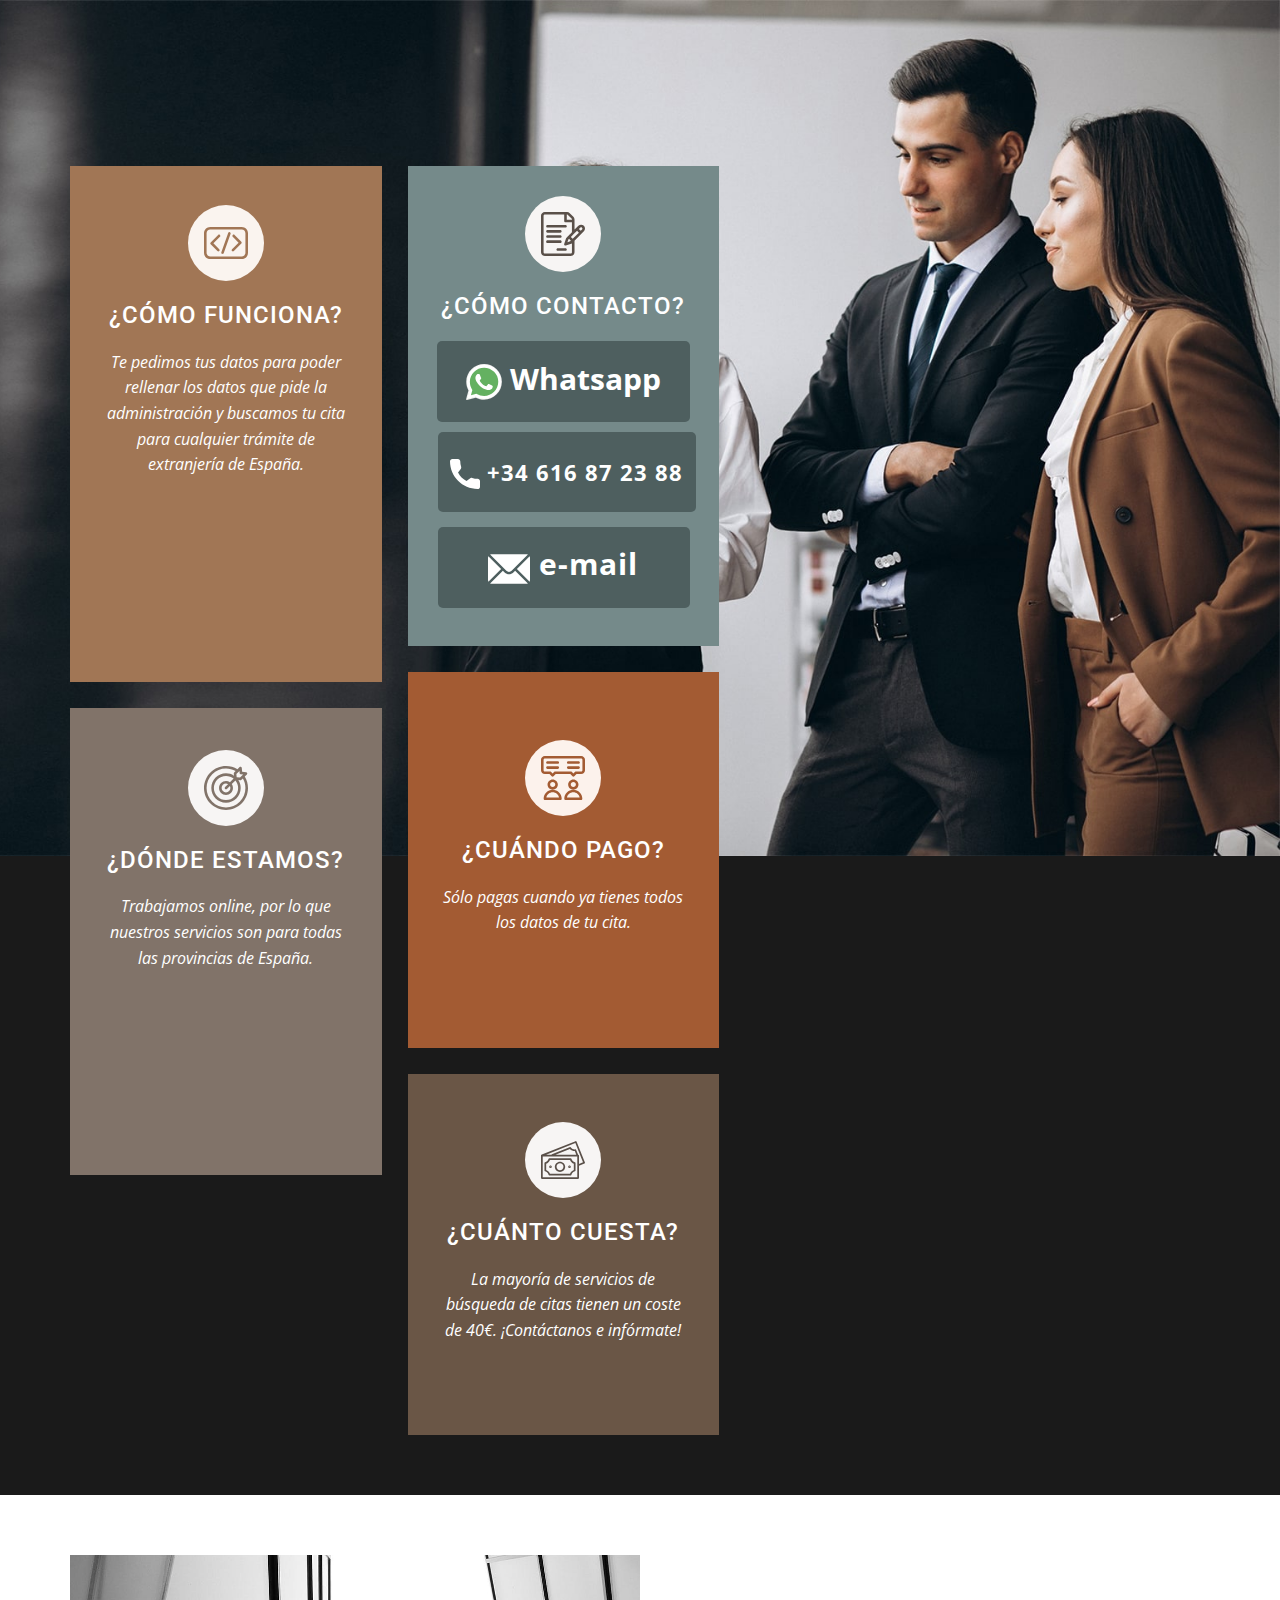
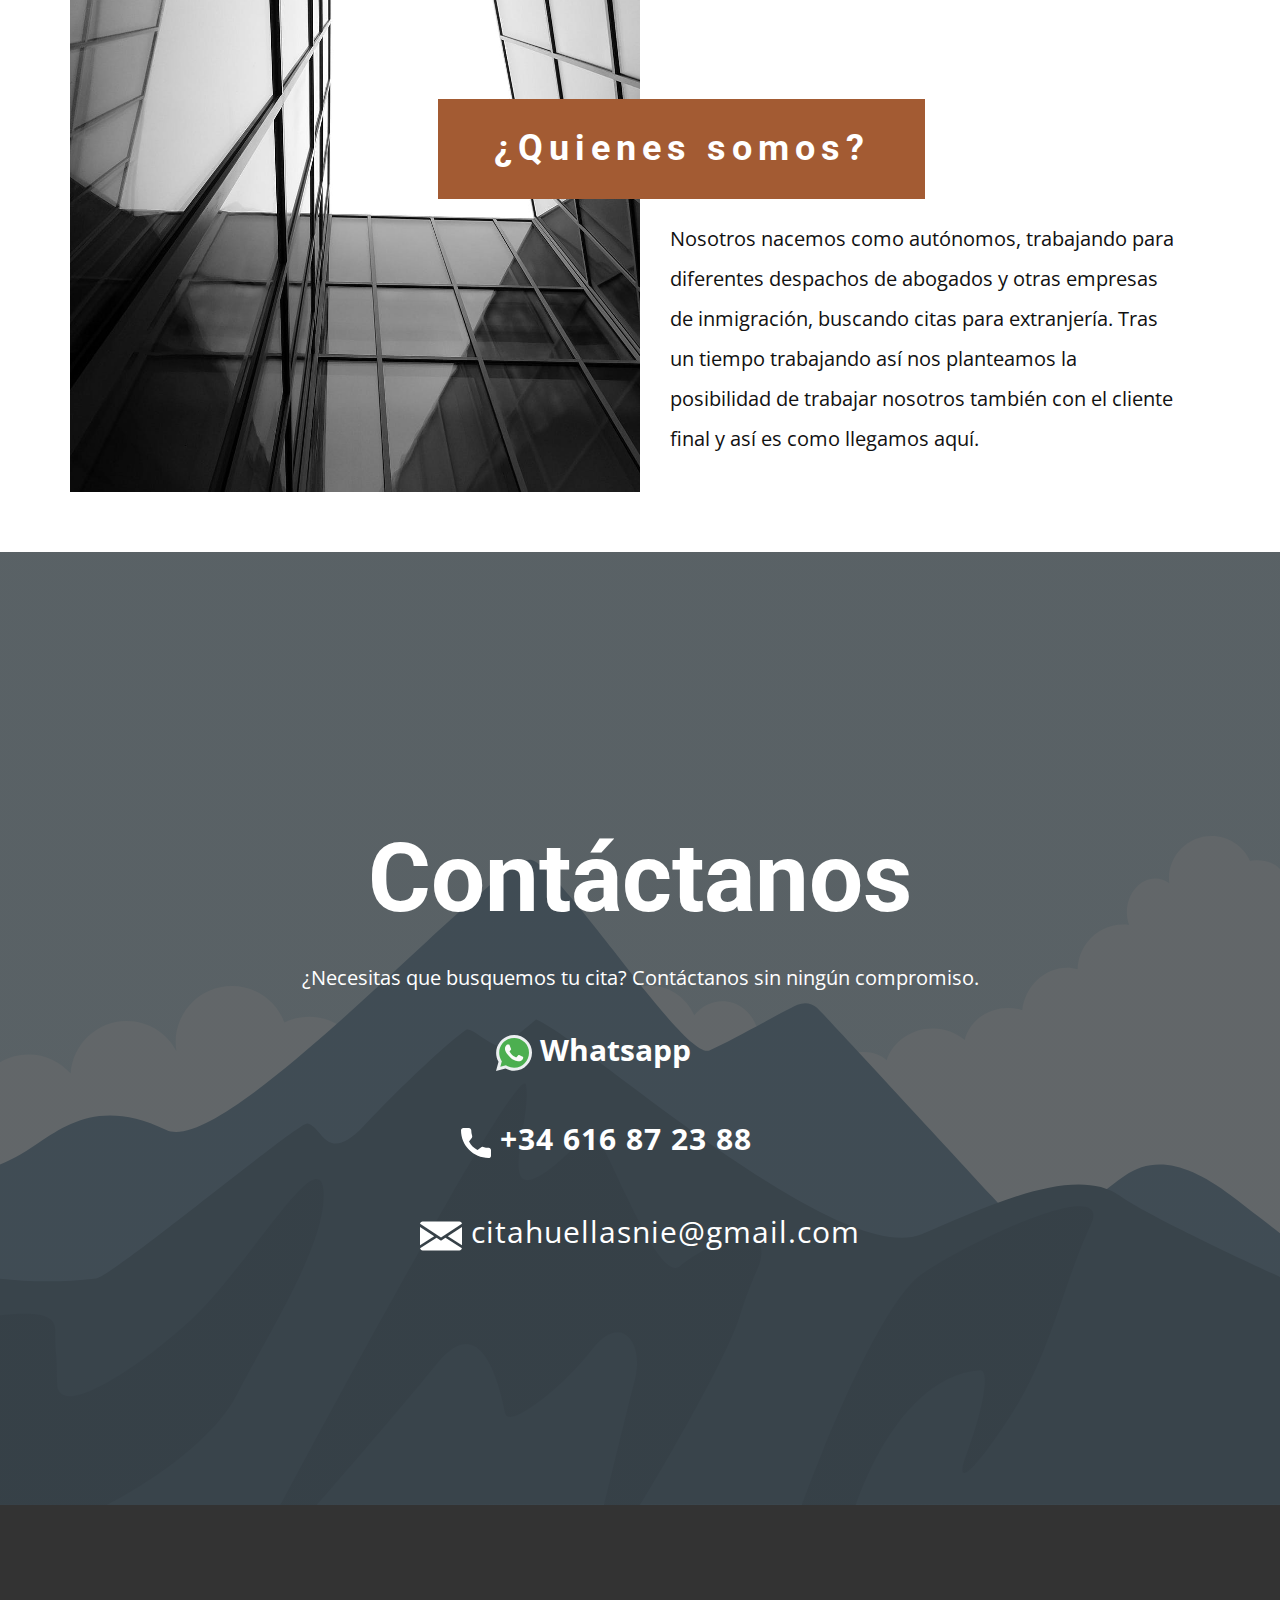
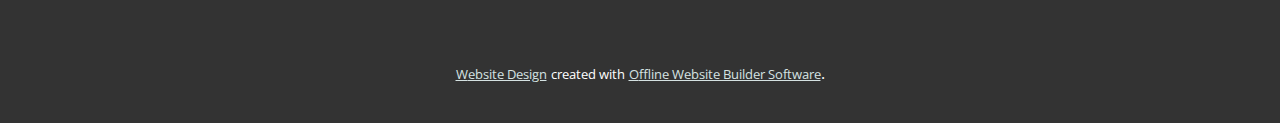
==== commit d1fd0dc2: "fix textos e iconos" ====
--- a/Cita-Extranjería.html
+++ b/Cita-Extranjería.html
@@ -40,13 +40,13 @@
                 <div class="u-align-center u-container-style u-layout-cell u-palette-3-base u-size-20 u-size-30-md u-layout-cell-1">
                   <div class="u-container-layout u-container-layout-1"><span class="u-icon u-icon-rounded u-palette-3-light-3 u-radius-50 u-spacing-16 u-text-palette-3-base u-icon-1"><svg class="u-svg-link" preserveAspectRatio="xMidYMin slice" viewBox="0 0 512 512" style=""><use xlink:href="#svg-e450"></use></svg><svg xmlns="http://www.w3.org/2000/svg" xmlns:xlink="http://www.w3.org/1999/xlink" version="1.1" xml:space="preserve" class="u-svg-content" viewBox="0 0 512 512" id="svg-e450"><g><path d="m164.593 162.777-86.833 86.833c-5.858 5.858-5.858 15.355 0 21.213l78.4 78.4c5.857 5.858 15.355 5.859 21.213 0 5.858-5.858 5.858-15.355 0-21.213l-67.793-67.794 76.226-76.227c5.858-5.858 5.858-15.355 0-21.213s-15.356-5.858-21.213.001z"></path><path d="m355.84 162.777c-5.857-5.858-15.355-5.858-21.213 0s-5.858 15.355 0 21.213l67.793 67.794-76.226 76.227c-5.858 5.858-5.858 15.355 0 21.213 5.857 5.858 15.355 5.859 21.213 0l86.833-86.833c5.858-5.858 5.858-15.355 0-21.213z"></path><path d="m300.389 129.558c-7.814-2.76-16.38 1.338-19.139 9.149l-79.318 224.597c-2.758 7.812 1.337 16.38 9.149 19.139 7.809 2.758 16.38-1.336 19.139-9.149l79.318-224.597c2.758-7.812-1.338-16.381-9.149-19.139z"></path><path d="m439.536 68.701h-367.072c-39.957 0-72.464 32.507-72.464 72.464v229.67c0 39.957 32.507 72.464 72.464 72.464h367.072c39.957 0 72.464-32.507 72.464-72.464v-229.67c0-39.957-32.507-72.464-72.464-72.464zm42.464 302.134c0 23.415-19.049 42.464-42.464 42.464h-367.072c-23.415 0-42.464-19.049-42.464-42.464v-229.67c0-23.415 19.049-42.464 42.464-42.464h367.072c23.415 0 42.464 19.049 42.464 42.464z"></path>
 </g></svg></span>
-                    <h4 class="u-text u-text-body-alt-color u-text-1">¿Como funciona?</h4>
+                    <h4 class="u-text u-text-body-alt-color u-text-1">¿Cómo funciona?</h4>
                     <p class="u-text u-text-2">Te pedimos tus datos para poder rellenar los datos que pide la administración y buscamos tu cita para cualquier trámite de extranjería de España.</p>
                   </div>
                 </div>
                 <div class="u-align-center u-container-style u-layout-cell u-palette-4-base u-size-20 u-size-30-md u-layout-cell-2">
                   <div class="u-container-layout u-container-layout-2"><span class="u-icon u-icon-rounded u-palette-4-light-3 u-radius-50 u-spacing-16 u-text-palette-4-base u-icon-2"><svg class="u-svg-link" preserveAspectRatio="xMidYMin slice" viewBox="0 0 512 512" style=""><use xlink:href="#svg-9d94"></use></svg><svg xmlns="http://www.w3.org/2000/svg" xmlns:xlink="http://www.w3.org/1999/xlink" version="1.1" xml:space="preserve" class="u-svg-content" viewBox="0 0 512 512" id="svg-9d94"><path d="m474.414062 122.4375 24.832032-24.828125c4.125-4.128906 5.484375-10.277344 3.480468-15.757813-2.003906-5.484374-7.007812-9.304687-12.828124-9.796874l-46.066407-3.886719-3.886719-46.066407c-.488281-5.816406-4.3125-10.820312-9.792968-12.824218-5.480469-2.007813-11.628906-.648438-15.757813 3.480468l-24.832031 24.828126c-40.15625-24.621094-86.070312-37.585938-133.5625-37.585938-68.378906 0-132.667969 26.628906-181.019531 74.980469-48.351563 48.351562-74.980469 112.640625-74.980469 181.019531s26.628906 132.667969 74.980469 181.019531c48.351562 48.351563 112.640625 74.980469 181.019531 74.980469s132.667969-26.628906 181.019531-74.980469c48.351563-48.351562 74.980469-112.640625 74.980469-181.019531 0-47.492188-12.964844-93.402344-37.585938-133.5625zm-59.414062-39.125c.617188 7.289062 6.398438 13.070312 13.6875 13.6875l26.503906 2.234375-35.875 35.875-39.125-3.300781-3.300781-39.125 35.875-35.875zm-108 172.6875c0 28.121094-22.878906 51-51 51s-51-22.878906-51-51 22.878906-51 51-51c8.613281 0 16.726562 2.152344 23.847656 5.9375l-34.453125 34.457031c-5.859375 5.855469-5.859375 15.351563 0 21.210938 2.925781 2.929687 6.765625 4.394531 10.605469 4.394531s7.679688-1.464844 10.605469-4.394531l34.457031-34.453125c3.785156 7.121094 5.9375 15.234375 5.9375 23.847656zm-5.347656-66.867188c-13.007813-8.90625-28.730469-14.132812-45.652344-14.132812-44.664062 0-81 36.335938-81 81s36.335938 81 81 81 81-36.335938 81-81c0-16.921875-5.226562-32.644531-14.132812-45.652344l42.828124-42.828125c19.566407 24.210938 31.304688 55 31.304688 88.480469 0 77.746094-63.253906 141-141 141s-141-63.253906-141-141 63.253906-141 141-141c33.480469 0 64.269531 11.738281 88.480469 31.304688zm114.152344 226.671876c-42.683594 42.6875-99.4375 66.195312-159.804688 66.195312s-117.121094-23.507812-159.804688-66.195312c-42.6875-42.683594-66.195312-99.4375-66.195312-159.804688s23.507812-117.121094 66.195312-159.804688c42.683594-42.6875 99.4375-66.195312 159.804688-66.195312 39.492188 0 77.746094 10.144531 111.671875 29.476562l-16.917969 16.917969c-2.734375 2.734375-4.292968 6.398438-4.390625 10.222657-.011719.546874.003907 1.09375.046875 1.644531l2.019532 23.933593c-26.667969-17.203124-58.402344-27.195312-92.429688-27.195312-94.289062 0-171 76.710938-171 171s76.710938 171 171 171 171-76.710938 171-171c0-34.027344-9.992188-65.761719-27.195312-92.429688l23.933593 2.019532c.421875.03125.84375.050781 1.261719.050781.070312 0 .144531-.007813.214844-.011719.199218 0 .394531-.015625.59375-.027344.324218-.019531.652344-.039062.972656-.078124.199219-.027344.398438-.058594.597656-.089844.316406-.050782.628906-.109375.941406-.179688.199219-.046875.394532-.097656.589844-.148437.304688-.082031.605469-.175781.90625-.277344.195313-.066406.386719-.132813.578125-.207031.292969-.113282.582031-.238282.871094-.375.183594-.082032.367187-.164063.550781-.257813.289063-.148437.570313-.3125.847656-.476562.167969-.101563.335938-.195313.5-.296875.296876-.195313.582032-.40625.867188-.621094.132812-.101562.269531-.191406.398438-.296875.40625-.328125.800781-.675781 1.175781-1.050781l16.917969-16.917969c19.332031 33.925781 29.476562 72.179687 29.476562 111.671875 0 60.367188-23.507812 117.121094-66.195312 159.804688zm0 0"></path></svg></span>
-                    <h4 class="u-text u-text-body-alt-color u-text-3">¿Dónde trabajáis?</h4>
+                    <h4 class="u-text u-text-body-alt-color u-text-3">¿Dónde estamos?</h4>
                     <p class="u-text u-text-4">Trabajamos online, por lo que nuestros servicios son para todas las provincias de España.</p>
                   </div>
                 </div>
@@ -58,36 +58,7 @@
             <div class="u-size-30">
               <div class="u-layout-col">
                 <div class="u-container-style u-hidden-sm u-hidden-xs u-layout-cell u-palette-1-dark-1 u-size-20 u-size-30-md u-layout-cell-4">
-                  <div class="u-container-layout u-valign-bottom u-container-layout-4">
-                    <h4 class="u-text u-text-5">¿CÓMO CONTACTO?</h4>
-                    <a href="https://api.whatsapp.com/send?phone=34616872388" class="u-active-none u-align-center u-btn u-btn-round u-button-style u-hover-palette-1-light-2 u-palette-1-dark-2 u-radius-5 u-text-body-alt-color u-text-hover-black u-btn-1" target="_blank"><span class="u-icon u-icon-rectangle u-text-palette-4-base u-icon-3"><svg xmlns="http://www.w3.org/2000/svg" xmlns:xlink="http://www.w3.org/1999/xlink" version="1.1" xml:space="preserve" class="u-svg-content" viewBox="-1 0 512 512" style="width: 1em; height: 1em;"><path d="m10.894531 512c-2.875 0-5.671875-1.136719-7.746093-3.234375-2.734376-2.765625-3.789063-6.78125-2.761719-10.535156l33.285156-121.546875c-20.722656-37.472656-31.648437-79.863282-31.632813-122.894532.058594-139.941406 113.941407-253.789062 253.871094-253.789062 67.871094.0273438 131.644532 26.464844 179.578125 74.433594 47.925781 47.972656 74.308594 111.742187 74.289063 179.558594-.0625 139.945312-113.945313 253.800781-253.867188 253.800781 0 0-.105468 0-.109375 0-40.871093-.015625-81.390625-9.976563-117.46875-28.84375l-124.675781 32.695312c-.914062.238281-1.84375.355469-2.761719.355469zm0 0" fill="#e5e5e5"></path><path d="m10.894531 501.105469 34.46875-125.871094c-21.261719-36.839844-32.445312-78.628906-32.429687-121.441406.054687-133.933594 109.046875-242.898438 242.976562-242.898438 64.992188.027344 125.996094 25.324219 171.871094 71.238281 45.871094 45.914063 71.125 106.945313 71.101562 171.855469-.058593 133.929688-109.066406 242.910157-242.972656 242.910157-.007812 0 .003906 0 0 0h-.105468c-40.664063-.015626-80.617188-10.214844-116.105469-29.570313zm134.769531-77.75 7.378907 4.371093c31 18.398438 66.542969 28.128907 102.789062 28.148438h.078125c111.304688 0 201.898438-90.578125 201.945313-201.902344.019531-53.949218-20.964844-104.679687-59.09375-142.839844-38.132813-38.160156-88.832031-59.1875-142.777344-59.210937-111.394531 0-201.984375 90.566406-202.027344 201.886719-.015625 38.148437 10.65625 75.296875 30.875 107.445312l4.804688 7.640625-20.40625 74.5zm0 0" fill="#fff"></path><path d="m19.34375 492.625 33.277344-121.519531c-20.53125-35.5625-31.324219-75.910157-31.3125-117.234375.050781-129.296875 105.273437-234.488282 234.558594-234.488282 62.75.027344 121.644531 24.449219 165.921874 68.773438 44.289063 44.324219 68.664063 103.242188 68.640626 165.898438-.054688 129.300781-105.28125 234.503906-234.550782 234.503906-.011718 0 .003906 0 0 0h-.105468c-39.253907-.015625-77.828126-9.867188-112.085938-28.539063zm0 0" fill="#64b161"></path><g fill="#fff"><path d="m10.894531 501.105469 34.46875-125.871094c-21.261719-36.839844-32.445312-78.628906-32.429687-121.441406.054687-133.933594 109.046875-242.898438 242.976562-242.898438 64.992188.027344 125.996094 25.324219 171.871094 71.238281 45.871094 45.914063 71.125 106.945313 71.101562 171.855469-.058593 133.929688-109.066406 242.910157-242.972656 242.910157-.007812 0 .003906 0 0 0h-.105468c-40.664063-.015626-80.617188-10.214844-116.105469-29.570313zm134.769531-77.75 7.378907 4.371093c31 18.398438 66.542969 28.128907 102.789062 28.148438h.078125c111.304688 0 201.898438-90.578125 201.945313-201.902344.019531-53.949218-20.964844-104.679687-59.09375-142.839844-38.132813-38.160156-88.832031-59.1875-142.777344-59.210937-111.394531 0-201.984375 90.566406-202.027344 201.886719-.015625 38.148437 10.65625 75.296875 30.875 107.445312l4.804688 7.640625-20.40625 74.5zm0 0"></path><path d="m195.183594 152.246094c-4.546875-10.109375-9.335938-10.3125-13.664063-10.488282-3.539062-.152343-7.589843-.144531-11.632812-.144531-4.046875 0-10.625 1.523438-16.1875 7.597657-5.566407 6.074218-21.253907 20.761718-21.253907 50.632812 0 29.875 21.757813 58.738281 24.792969 62.792969 3.035157 4.050781 42 67.308593 103.707031 91.644531 51.285157 20.226562 61.71875 16.203125 72.851563 15.191406 11.132813-1.011718 35.917969-14.6875 40.976563-28.863281 5.0625-14.175781 5.0625-26.324219 3.542968-28.867187-1.519531-2.527344-5.566406-4.046876-11.636718-7.082032-6.070313-3.035156-35.917969-17.726562-41.484376-19.75-5.566406-2.027344-9.613281-3.035156-13.660156 3.042969-4.050781 6.070313-15.675781 19.742187-19.21875 23.789063-3.542968 4.058593-7.085937 4.566406-13.15625 1.527343-6.070312-3.042969-25.625-9.449219-48.820312-30.132812-18.046875-16.089844-30.234375-35.964844-33.777344-42.042969-3.539062-6.070312-.058594-9.070312 2.667969-12.386719 4.910156-5.972656 13.148437-16.710937 15.171875-20.757812 2.023437-4.054688 1.011718-7.597657-.503906-10.636719-1.519532-3.035156-13.320313-33.058594-18.714844-45.066406zm0 0" fill-rule="evenodd"></path>
-</g></svg><img></span>&nbsp;Whatsapp
-                    </a>
-                    <a href="tel:+34616872388" class="u-btn u-btn-round u-button-style u-hover-palette-1-light-2 u-palette-1-dark-2 u-radius-5 u-text-body-alt-color u-text-hover-black u-btn-2">
-                      <span style="font-size: 1.625rem;"></span><span class="u-icon u-text-body-color"><svg xmlns="http://www.w3.org/2000/svg" xmlns:xlink="http://www.w3.org/1999/xlink" version="1.1" xml:space="preserve" class="u-svg-content" viewBox="0 0 405.333 405.333" x="0px" y="0px" style="width: 1em; height: 1em;"><path d="M373.333,266.88c-25.003,0-49.493-3.904-72.704-11.563c-11.328-3.904-24.192-0.896-31.637,6.699l-46.016,34.752    c-52.8-28.181-86.592-61.952-114.389-114.368l33.813-44.928c8.512-8.512,11.563-20.971,7.915-32.64    C142.592,81.472,138.667,56.96,138.667,32c0-17.643-14.357-32-32-32H32C14.357,0,0,14.357,0,32    c0,205.845,167.488,373.333,373.333,373.333c17.643,0,32-14.357,32-32V298.88C405.333,281.237,390.976,266.88,373.333,266.88z"></path></svg><img></span>
-                      <span style="font-size: 1.375rem;">&nbsp;+34 616 87 23 88</span>
-                    </a>
-                    <a href="mailto:citahuellasnie@gmail.com" class="u-active-none u-align-center u-btn u-btn-round u-button-style u-hover-palette-1-light-2 u-palette-1-dark-2 u-radius-5 u-text-body-alt-color u-text-hover-black u-btn-3"><span class="u-icon u-icon-circle u-icon-5"><svg xmlns="http://www.w3.org/2000/svg" xmlns:xlink="http://www.w3.org/1999/xlink" version="1.1" xml:space="preserve" class="u-svg-content" viewBox="0 0 512 512" x="0px" y="0px" style="width: 1em; height: 1em;"><g><g><path d="M507.49,101.721L352.211,256L507.49,410.279c2.807-5.867,4.51-12.353,4.51-19.279V121    C512,114.073,510.297,107.588,507.49,101.721z"></path>
-</g>
-</g><g><g><path d="M467,76H45c-6.927,0-13.412,1.703-19.279,4.51l198.463,197.463c17.548,17.548,46.084,17.548,63.632,0L486.279,80.51    C480.412,77.703,473.927,76,467,76z"></path>
-</g>
-</g><g><g><path d="M4.51,101.721C1.703,107.588,0,114.073,0,121v270c0,6.927,1.703,13.413,4.51,19.279L159.789,256L4.51,101.721z"></path>
-</g>
-</g><g><g><path d="M331,277.211l-21.973,21.973c-29.239,29.239-76.816,29.239-106.055,0L181,277.211L25.721,431.49    C31.588,434.297,38.073,436,45,436h422c6.927,0,13.412-1.703,19.279-4.51L331,277.211z"></path>
-</g>
-</g></svg><img></span>&nbsp;e-mail
-                    </a>
-                  </div>
-                </div>
-                <div class="u-align-center u-container-style u-layout-cell u-palette-2-base u-size-20 u-size-30-md u-layout-cell-5">
-                  <div class="u-container-layout u-container-layout-5"><span class="u-icon u-icon-rounded u-palette-2-light-3 u-radius-50 u-spacing-16 u-text-palette-2-base u-icon-6"><svg class="u-svg-link" preserveAspectRatio="xMidYMin slice" viewBox="0 0 512 512" style=""><use xlink:href="#svg-a886"></use></svg><svg xmlns="http://www.w3.org/2000/svg" xmlns:xlink="http://www.w3.org/1999/xlink" version="1.1" xml:space="preserve" class="u-svg-content" viewBox="0 0 512 512" id="svg-a886"><g><path d="m196 332c0-33.084-26.916-60-60-60s-60 26.916-60 60 26.916 60 60 60 60-26.916 60-60zm-60 30c-16.542 0-30-13.458-30-30s13.458-30 30-30 30 13.458 30 30-13.458 30-30 30z"></path><path d="m136 392c-57.897 0-105 47.103-105 105 0 8.284 6.716 15 15 15h180c8.284 0 15-6.716 15-15 0-57.897-47.103-105-105-105zm-73.493 90c6.969-34.191 37.274-60 73.493-60s66.524 25.809 73.493 60z"></path><path d="m436 332c0-33.084-26.916-60-60-60s-60 26.916-60 60 26.916 60 60 60 60-26.916 60-60zm-60 30c-16.542 0-30-13.458-30-30s13.458-30 30-30 30 13.458 30 30-13.458 30-30 30z"></path><path d="m376 392c-57.897 0-105 47.103-105 105 0 8.284 6.716 15 15 15h180c8.284 0 15-6.716 15-15 0-57.897-47.103-105-105-105zm-73.493 90c6.969-34.191 37.274-60 73.493-60s66.524 25.809 73.493 60z"></path><path d="m195 60h-120c-8.284 0-15 6.716-15 15s6.716 15 15 15h120c8.284 0 15-6.716 15-15s-6.716-15-15-15z"></path><path d="m195 120h-120c-8.284 0-15 6.716-15 15s6.716 15 15 15h120c8.284 0 15-6.716 15-15s-6.716-15-15-15z"></path><path d="m437 60h-120c-8.284 0-15 6.716-15 15s6.716 15 15 15h120c8.284 0 15-6.716 15-15s-6.716-15-15-15z"></path><path d="m437 120h-120c-8.284 0-15 6.716-15 15s6.716 15 15 15h120c8.284 0 15-6.716 15-15s-6.716-15-15-15z"></path><path d="m467 0h-422c-24.813 0-45 20.187-45 45v120c0 24.813 20.187 45 45 45h53.787l25.607 25.607c5.857 5.858 15.355 5.858 21.213 0l25.606-25.607h169.573l25.607 25.607c5.857 5.857 15.355 5.858 21.213 0l25.607-25.607h53.787c24.813 0 45-20.187 45-45v-120c0-24.813-20.187-45-45-45zm15 165c0 8.271-6.729 15-15 15h-60c-3.978 0-7.793 1.58-10.606 4.393l-19.394 19.394-19.394-19.394c-2.813-2.813-6.628-4.393-10.606-4.393h-182c-3.978 0-7.793 1.58-10.606 4.393l-19.394 19.394-19.394-19.394c-2.813-2.813-6.628-4.393-10.606-4.393h-60c-8.271 0-15-6.729-15-15v-120c0-8.271 6.729-15 15-15h422c8.271 0 15 6.729 15 15z"></path>
-</g></svg></span>
-                    <h4 class="u-text u-text-body-alt-color u-text-6">¿Cuando pagas?</h4>
-                    <p class="u-text u-text-7">Sólo pagas cuando ya tienes todos los datos de tu cita.</p>
-                  </div>
-                </div>
-                <div class="u-align-center u-container-style u-layout-cell u-palette-3-dark-2 u-size-20 u-size-60-md u-layout-cell-6">
-                  <div class="u-container-layout u-container-layout-6"><span class="u-icon u-icon-rounded u-palette-4-light-3 u-radius-50 u-spacing-16 u-text-palette-4-dark-2 u-icon-7"><svg class="u-svg-link" preserveAspectRatio="xMidYMin slice" viewBox="0 0 512 512" style=""><use xlink:href="#svg-16ef"></use></svg><svg xmlns="http://www.w3.org/2000/svg" xmlns:xlink="http://www.w3.org/1999/xlink" version="1.1" xml:space="preserve" class="u-svg-content" viewBox="0 0 512 512" x="0px" y="0px" id="svg-16ef" style="enable-background:new 0 0 512 512;"><g><g><path d="M498.791,161.127c-17.545-17.546-46.094-17.545-63.645,0.004c-5.398,5.403-39.863,39.896-45.128,45.166V87.426
+                  <div class="u-container-layout u-container-layout-4"><span class="u-align-center u-icon u-icon-rounded u-palette-4-light-3 u-radius-50 u-spacing-16 u-text-palette-4-dark-2 u-icon-3"><svg class="u-svg-link" preserveAspectRatio="xMidYMin slice" viewBox="0 0 512 512" style=""><use xlink:href="#svg-64c8"></use></svg><svg xmlns="http://www.w3.org/2000/svg" xmlns:xlink="http://www.w3.org/1999/xlink" version="1.1" xml:space="preserve" class="u-svg-content" viewBox="0 0 512 512" x="0px" y="0px" id="svg-64c8" style="enable-background:new 0 0 512 512;"><g><g><path d="M498.791,161.127c-17.545-17.546-46.094-17.545-63.645,0.004c-5.398,5.403-39.863,39.896-45.128,45.166V87.426
 			c0-12.02-4.681-23.32-13.181-31.819L334.412,13.18C325.913,4.68,314.612,0,302.592,0H45.018c-24.813,0-45,20.187-45,45v422
 			c0,24.813,20.187,45,45,45h300c24.813,0,45-20.187,45-45V333.631L498.79,224.767C516.377,207.181,516.381,178.715,498.791,161.127
 			z M300.019,30c2.834,0,8.295-0.491,13.18,4.393l42.426,42.427c4.76,4.761,4.394,9.978,4.394,13.18h-60V30z M360.018,467
@@ -107,6 +78,38 @@
 </g><g><g><path d="M225.018,330h-150c-8.284,0-15,6.716-15,15s6.716,15,15,15h150c8.284,0,15-6.716,15-15S233.302,330,225.018,330z"></path>
 </g>
 </g><g><g><path d="M285.018,422h-90c-8.284,0-15,6.716-15,15s6.716,15,15,15h90c8.284,0,15-6.716,15-15S293.302,422,285.018,422z"></path>
+</g>
+</g></svg></span>
+                    <h4 class="u-align-center u-text u-text-body-alt-color u-text-5" data-animation-name="" data-animation-duration="0" data-animation-delay="0" data-animation-direction="">¿Cómo contacto?</h4>
+                    <a href="https://api.whatsapp.com/send?phone=34616872388" class="u-active-none u-align-center u-btn u-btn-round u-button-style u-hover-palette-1-light-2 u-palette-1-dark-2 u-radius-5 u-text-body-alt-color u-text-hover-black u-btn-1" target="_blank"><span class="u-icon u-icon-rectangle u-text-palette-4-base u-icon-4"><svg xmlns="http://www.w3.org/2000/svg" xmlns:xlink="http://www.w3.org/1999/xlink" version="1.1" xml:space="preserve" class="u-svg-content" viewBox="-1 0 512 512" style="width: 1em; height: 1em;"><path d="m10.894531 512c-2.875 0-5.671875-1.136719-7.746093-3.234375-2.734376-2.765625-3.789063-6.78125-2.761719-10.535156l33.285156-121.546875c-20.722656-37.472656-31.648437-79.863282-31.632813-122.894532.058594-139.941406 113.941407-253.789062 253.871094-253.789062 67.871094.0273438 131.644532 26.464844 179.578125 74.433594 47.925781 47.972656 74.308594 111.742187 74.289063 179.558594-.0625 139.945312-113.945313 253.800781-253.867188 253.800781 0 0-.105468 0-.109375 0-40.871093-.015625-81.390625-9.976563-117.46875-28.84375l-124.675781 32.695312c-.914062.238281-1.84375.355469-2.761719.355469zm0 0" fill="#e5e5e5"></path><path d="m10.894531 501.105469 34.46875-125.871094c-21.261719-36.839844-32.445312-78.628906-32.429687-121.441406.054687-133.933594 109.046875-242.898438 242.976562-242.898438 64.992188.027344 125.996094 25.324219 171.871094 71.238281 45.871094 45.914063 71.125 106.945313 71.101562 171.855469-.058593 133.929688-109.066406 242.910157-242.972656 242.910157-.007812 0 .003906 0 0 0h-.105468c-40.664063-.015626-80.617188-10.214844-116.105469-29.570313zm134.769531-77.75 7.378907 4.371093c31 18.398438 66.542969 28.128907 102.789062 28.148438h.078125c111.304688 0 201.898438-90.578125 201.945313-201.902344.019531-53.949218-20.964844-104.679687-59.09375-142.839844-38.132813-38.160156-88.832031-59.1875-142.777344-59.210937-111.394531 0-201.984375 90.566406-202.027344 201.886719-.015625 38.148437 10.65625 75.296875 30.875 107.445312l4.804688 7.640625-20.40625 74.5zm0 0" fill="#fff"></path><path d="m19.34375 492.625 33.277344-121.519531c-20.53125-35.5625-31.324219-75.910157-31.3125-117.234375.050781-129.296875 105.273437-234.488282 234.558594-234.488282 62.75.027344 121.644531 24.449219 165.921874 68.773438 44.289063 44.324219 68.664063 103.242188 68.640626 165.898438-.054688 129.300781-105.28125 234.503906-234.550782 234.503906-.011718 0 .003906 0 0 0h-.105468c-39.253907-.015625-77.828126-9.867188-112.085938-28.539063zm0 0" fill="#64b161"></path><g fill="#fff"><path d="m10.894531 501.105469 34.46875-125.871094c-21.261719-36.839844-32.445312-78.628906-32.429687-121.441406.054687-133.933594 109.046875-242.898438 242.976562-242.898438 64.992188.027344 125.996094 25.324219 171.871094 71.238281 45.871094 45.914063 71.125 106.945313 71.101562 171.855469-.058593 133.929688-109.066406 242.910157-242.972656 242.910157-.007812 0 .003906 0 0 0h-.105468c-40.664063-.015626-80.617188-10.214844-116.105469-29.570313zm134.769531-77.75 7.378907 4.371093c31 18.398438 66.542969 28.128907 102.789062 28.148438h.078125c111.304688 0 201.898438-90.578125 201.945313-201.902344.019531-53.949218-20.964844-104.679687-59.09375-142.839844-38.132813-38.160156-88.832031-59.1875-142.777344-59.210937-111.394531 0-201.984375 90.566406-202.027344 201.886719-.015625 38.148437 10.65625 75.296875 30.875 107.445312l4.804688 7.640625-20.40625 74.5zm0 0"></path><path d="m195.183594 152.246094c-4.546875-10.109375-9.335938-10.3125-13.664063-10.488282-3.539062-.152343-7.589843-.144531-11.632812-.144531-4.046875 0-10.625 1.523438-16.1875 7.597657-5.566407 6.074218-21.253907 20.761718-21.253907 50.632812 0 29.875 21.757813 58.738281 24.792969 62.792969 3.035157 4.050781 42 67.308593 103.707031 91.644531 51.285157 20.226562 61.71875 16.203125 72.851563 15.191406 11.132813-1.011718 35.917969-14.6875 40.976563-28.863281 5.0625-14.175781 5.0625-26.324219 3.542968-28.867187-1.519531-2.527344-5.566406-4.046876-11.636718-7.082032-6.070313-3.035156-35.917969-17.726562-41.484376-19.75-5.566406-2.027344-9.613281-3.035156-13.660156 3.042969-4.050781 6.070313-15.675781 19.742187-19.21875 23.789063-3.542968 4.058593-7.085937 4.566406-13.15625 1.527343-6.070312-3.042969-25.625-9.449219-48.820312-30.132812-18.046875-16.089844-30.234375-35.964844-33.777344-42.042969-3.539062-6.070312-.058594-9.070312 2.667969-12.386719 4.910156-5.972656 13.148437-16.710937 15.171875-20.757812 2.023437-4.054688 1.011718-7.597657-.503906-10.636719-1.519532-3.035156-13.320313-33.058594-18.714844-45.066406zm0 0" fill-rule="evenodd"></path>
+</g></svg><img></span>&nbsp;Whatsapp
+                    </a>
+                    <a href="tel:+34616872388" class="u-btn u-btn-round u-button-style u-hover-palette-1-light-2 u-palette-1-dark-2 u-radius-5 u-text-body-alt-color u-text-hover-black u-btn-2">
+                      <span style="font-size: 1.625rem;"></span><span class="u-icon u-text-body-color"><svg xmlns="http://www.w3.org/2000/svg" xmlns:xlink="http://www.w3.org/1999/xlink" version="1.1" xml:space="preserve" class="u-svg-content" viewBox="0 0 405.333 405.333" x="0px" y="0px" style="width: 1em; height: 1em;"><path d="M373.333,266.88c-25.003,0-49.493-3.904-72.704-11.563c-11.328-3.904-24.192-0.896-31.637,6.699l-46.016,34.752    c-52.8-28.181-86.592-61.952-114.389-114.368l33.813-44.928c8.512-8.512,11.563-20.971,7.915-32.64    C142.592,81.472,138.667,56.96,138.667,32c0-17.643-14.357-32-32-32H32C14.357,0,0,14.357,0,32    c0,205.845,167.488,373.333,373.333,373.333c17.643,0,32-14.357,32-32V298.88C405.333,281.237,390.976,266.88,373.333,266.88z"></path></svg><img></span>
+                      <span style="font-size: 1.375rem;">&nbsp;+34 616 87 23 88</span>
+                    </a>
+                    <a href="mailto:citahuellasnie@gmail.com" class="u-active-none u-align-center u-btn u-btn-round u-button-style u-hover-palette-1-light-2 u-palette-1-dark-2 u-radius-5 u-text-body-alt-color u-text-hover-black u-btn-3"><span class="u-icon u-icon-circle u-icon-6"><svg xmlns="http://www.w3.org/2000/svg" xmlns:xlink="http://www.w3.org/1999/xlink" version="1.1" xml:space="preserve" class="u-svg-content" viewBox="0 0 512 512" x="0px" y="0px" style="width: 1em; height: 1em;"><g><g><path d="M507.49,101.721L352.211,256L507.49,410.279c2.807-5.867,4.51-12.353,4.51-19.279V121    C512,114.073,510.297,107.588,507.49,101.721z"></path>
+</g>
+</g><g><g><path d="M467,76H45c-6.927,0-13.412,1.703-19.279,4.51l198.463,197.463c17.548,17.548,46.084,17.548,63.632,0L486.279,80.51    C480.412,77.703,473.927,76,467,76z"></path>
+</g>
+</g><g><g><path d="M4.51,101.721C1.703,107.588,0,114.073,0,121v270c0,6.927,1.703,13.413,4.51,19.279L159.789,256L4.51,101.721z"></path>
+</g>
+</g><g><g><path d="M331,277.211l-21.973,21.973c-29.239,29.239-76.816,29.239-106.055,0L181,277.211L25.721,431.49    C31.588,434.297,38.073,436,45,436h422c6.927,0,13.412-1.703,19.279-4.51L331,277.211z"></path>
+</g>
+</g></svg><img></span>&nbsp;e-mail
+                    </a>
+                  </div>
+                </div>
+                <div class="u-align-center u-container-style u-layout-cell u-palette-2-base u-size-20 u-size-30-md u-layout-cell-5">
+                  <div class="u-container-layout u-container-layout-5"><span class="u-icon u-icon-rounded u-palette-2-light-3 u-radius-50 u-spacing-16 u-text-palette-2-base u-icon-7"><svg class="u-svg-link" preserveAspectRatio="xMidYMin slice" viewBox="0 0 512 512" style=""><use xlink:href="#svg-a886"></use></svg><svg xmlns="http://www.w3.org/2000/svg" xmlns:xlink="http://www.w3.org/1999/xlink" version="1.1" xml:space="preserve" class="u-svg-content" viewBox="0 0 512 512" id="svg-a886"><g><path d="m196 332c0-33.084-26.916-60-60-60s-60 26.916-60 60 26.916 60 60 60 60-26.916 60-60zm-60 30c-16.542 0-30-13.458-30-30s13.458-30 30-30 30 13.458 30 30-13.458 30-30 30z"></path><path d="m136 392c-57.897 0-105 47.103-105 105 0 8.284 6.716 15 15 15h180c8.284 0 15-6.716 15-15 0-57.897-47.103-105-105-105zm-73.493 90c6.969-34.191 37.274-60 73.493-60s66.524 25.809 73.493 60z"></path><path d="m436 332c0-33.084-26.916-60-60-60s-60 26.916-60 60 26.916 60 60 60 60-26.916 60-60zm-60 30c-16.542 0-30-13.458-30-30s13.458-30 30-30 30 13.458 30 30-13.458 30-30 30z"></path><path d="m376 392c-57.897 0-105 47.103-105 105 0 8.284 6.716 15 15 15h180c8.284 0 15-6.716 15-15 0-57.897-47.103-105-105-105zm-73.493 90c6.969-34.191 37.274-60 73.493-60s66.524 25.809 73.493 60z"></path><path d="m195 60h-120c-8.284 0-15 6.716-15 15s6.716 15 15 15h120c8.284 0 15-6.716 15-15s-6.716-15-15-15z"></path><path d="m195 120h-120c-8.284 0-15 6.716-15 15s6.716 15 15 15h120c8.284 0 15-6.716 15-15s-6.716-15-15-15z"></path><path d="m437 60h-120c-8.284 0-15 6.716-15 15s6.716 15 15 15h120c8.284 0 15-6.716 15-15s-6.716-15-15-15z"></path><path d="m437 120h-120c-8.284 0-15 6.716-15 15s6.716 15 15 15h120c8.284 0 15-6.716 15-15s-6.716-15-15-15z"></path><path d="m467 0h-422c-24.813 0-45 20.187-45 45v120c0 24.813 20.187 45 45 45h53.787l25.607 25.607c5.857 5.858 15.355 5.858 21.213 0l25.606-25.607h169.573l25.607 25.607c5.857 5.857 15.355 5.858 21.213 0l25.607-25.607h53.787c24.813 0 45-20.187 45-45v-120c0-24.813-20.187-45-45-45zm15 165c0 8.271-6.729 15-15 15h-60c-3.978 0-7.793 1.58-10.606 4.393l-19.394 19.394-19.394-19.394c-2.813-2.813-6.628-4.393-10.606-4.393h-182c-3.978 0-7.793 1.58-10.606 4.393l-19.394 19.394-19.394-19.394c-2.813-2.813-6.628-4.393-10.606-4.393h-60c-8.271 0-15-6.729-15-15v-120c0-8.271 6.729-15 15-15h422c8.271 0 15 6.729 15 15z"></path>
+</g></svg></span>
+                    <h4 class="u-text u-text-body-alt-color u-text-6">¿Cuándo pago?</h4>
+                    <p class="u-text u-text-7">Sólo pagas cuando ya tienes todos los datos de tu cita.</p>
+                  </div>
+                </div>
+                <div class="u-align-center u-container-style u-layout-cell u-palette-3-dark-2 u-size-20 u-size-60-md u-layout-cell-6">
+                  <div class="u-container-layout u-container-layout-6"><span class="u-icon u-icon-rounded u-palette-4-light-3 u-radius-50 u-spacing-16 u-text-palette-4-dark-2 u-icon-8"><svg class="u-svg-link" preserveAspectRatio="xMidYMin slice" viewBox="0 0 407.534 407.534" style=""><use xlink:href="#svg-382f"></use></svg><svg xmlns="http://www.w3.org/2000/svg" xmlns:xlink="http://www.w3.org/1999/xlink" version="1.1" xml:space="preserve" class="u-svg-content" viewBox="0 0 407.534 407.534" x="0px" y="0px" id="svg-382f" style="enable-background:new 0 0 407.534 407.534;"><g><g><g><path d="M406.962,226.838c-0.001-0.002-0.001-0.003-0.002-0.005l-76.944-193.2c-1.633-4.105-6.286-6.109-10.391-4.476     c-0.003,0.001-0.006,0.002-0.009,0.004L7.464,153.457c-1.273,0.55-2.377,1.428-3.2,2.544C1.668,157.35,0.028,160.02,0,162.945     v208c0,4.418,3.582,8,8,8h336c4.418,0,8-3.582,8-8v-113.6l50.496-20.112C406.6,235.596,408.599,230.942,406.962,226.838z      M336,362.945H16v-192h320V362.945z M133.48,154.985l133.952-53.376c11.955,12.566,28.52,19.708,45.864,19.776l13.36,33.6H133.48     z M352,240.161v-77.216c0-4.418-3.582-8-8-8h-0.128l-16.952-42.576c-0.188-0.355-0.407-0.693-0.656-1.008     c-0.858-3.853-4.426-6.482-8.36-6.16c-16.138,1.471-31.925-5.327-41.944-18.064c-2.493-3.077-6.875-3.842-10.264-1.792     c-0.38,0.045-0.757,0.115-1.128,0.208l-163.536,65.12c-1.979,0.776-3.562,2.315-4.392,4.272H46.976l271.136-107.96l71.032,178.36     L352,240.161z"></path><path d="M37.712,308.937c15.532,4.591,27.686,16.73,32.296,32.256c1.011,3.389,4.128,5.711,7.664,5.712     c0.415-0.026,0.827-0.088,1.232-0.184c0.359,0.102,0.726,0.177,1.096,0.224h192c0.33-0.043,0.656-0.11,0.976-0.2     c3.997,0.972,8.025-1.479,8.998-5.476c0.003-0.015,0.007-0.029,0.01-0.044c4.598-15.542,16.754-27.698,32.296-32.296     c3.769-1.152,6.111-4.908,5.488-8.8c0.107-0.388,0.184-0.784,0.232-1.184v-64c-0.047-0.401-0.127-0.797-0.24-1.184     c0.627-3.893-1.716-7.651-5.488-8.8c-15.542-4.597-27.695-16.758-32.28-32.304c-1.158-3.795-4.951-6.143-8.864-5.488     c-0.37-0.103-0.747-0.178-1.128-0.224H80c-0.403,0.048-0.802,0.128-1.192,0.24c-3.891-0.62-7.645,1.721-8.8,5.488     c-4.601,15.539-16.756,27.691-32.296,32.288c-3.769,1.152-6.111,4.908-5.488,8.8c-0.104,0.389-0.179,0.784-0.224,1.184v64     c0.046,0.376,0.121,0.748,0.224,1.112C31.568,303.974,33.915,307.772,37.712,308.937z M48,238.193     c16.064-6.452,28.796-19.184,35.248-35.248h185.496c6.455,16.064,19.19,28.796,35.256,35.248v57.504     c-16.059,6.459-28.789,19.189-35.248,35.248H83.248C76.789,314.886,64.059,302.156,48,295.697V238.193z"></path><path d="M176,314.945c26.51,0,48-21.49,48-48c0-26.51-21.49-48-48-48c-26.51,0-48,21.49-48,48     C128.026,293.444,149.501,314.919,176,314.945z M176,234.945c17.673,0,32,14.327,32,32s-14.327,32-32,32s-32-14.327-32-32     S158.327,234.945,176,234.945z"></path><path d="M88,278.945c6.627,0,12-5.373,12-12c0-6.627-5.373-12-12-12s-12,5.373-12,12C76,273.573,81.373,278.945,88,278.945z      M88,262.945c2.209,0,4,1.791,4,4c0,2.209-1.791,4-4,4c-2.209,0-4-1.791-4-4C84,264.736,85.791,262.945,88,262.945z"></path><path d="M264,278.945c6.627,0,12-5.373,12-12c0-6.627-5.373-12-12-12c-6.627,0-12,5.373-12,12     C252,273.573,257.373,278.945,264,278.945z M264,262.945c2.209,0,4,1.791,4,4c0,2.209-1.791,4-4,4c-2.209,0-4-1.791-4-4     C260,264.736,261.791,262.945,264,262.945z"></path>
+</g>
 </g>
 </g></svg></span>
                     <h4 class="u-text u-text-body-alt-color u-text-8">¿Cuánto cuesta?</h4>
--- a/Cita-Extranjería.css
+++ b/Cita-Extranjería.css
@@ -78,16 +78,25 @@
 }
 
 .u-section-1 .u-layout-cell-4 {
-  min-height: 448px;
+  min-height: 506px;
 }
 
 .u-section-1 .u-container-layout-4 {
   padding: 30px;
 }
 
+.u-section-1 .u-icon-3 {
+  height: 76px;
+  width: 76px;
+  background-image: none;
+  margin: 0 auto;
+}
+
 .u-section-1 .u-text-5 {
-  font-weight: 700;
-  margin: 0 17px 0 15px;
+  font-weight: 500;
+  letter-spacing: 1px;
+  text-transform: uppercase;
+  margin: 20px 0 0;
 }
 
 .u-section-1 .u-btn-1 {
@@ -95,11 +104,11 @@
   font-size: 1.875rem;
   font-weight: 700;
   background-image: none;
-  margin: 18px -1px 0;
+  margin: 20px -1px 0;
   padding: 12px 29px;
 }
 
-.u-section-1 .u-icon-3 {
+.u-section-1 .u-icon-4 {
   font-size: 1.2em;
   background-image: none;
 }
@@ -124,7 +133,7 @@
   padding: 6px 52px 7px 50px;
 }
 
-.u-section-1 .u-icon-5 {
+.u-section-1 .u-icon-6 {
   font-size: 1.4em;
   background-image: none;
 }
@@ -137,7 +146,7 @@
   padding: 30px;
 }
 
-.u-section-1 .u-icon-6 {
+.u-section-1 .u-icon-7 {
   height: 76px;
   width: 76px;
   background-image: none;
@@ -164,7 +173,7 @@
   padding: 30px;
 }
 
-.u-section-1 .u-icon-7 {
+.u-section-1 .u-icon-8 {
   height: 76px;
   width: 76px;
   background-image: none;
@@ -254,11 +263,6 @@
     padding-left: 10px;
     padding-right: 10px;
   }
-
-  .u-section-1 .u-text-5 {
-    margin-left: 31px;
-    margin-right: 31px;
-  }
 }
 
 @media (max-width: 575px) {
@@ -282,11 +286,6 @@
 
   .u-section-1 .u-layout-cell-3 {
     min-height: 212px;
-  }
-
-  .u-section-1 .u-text-5 {
-    margin-left: 19px;
-    margin-right: 19px;
   }
 
   .u-section-1 .u-btn-1 {
